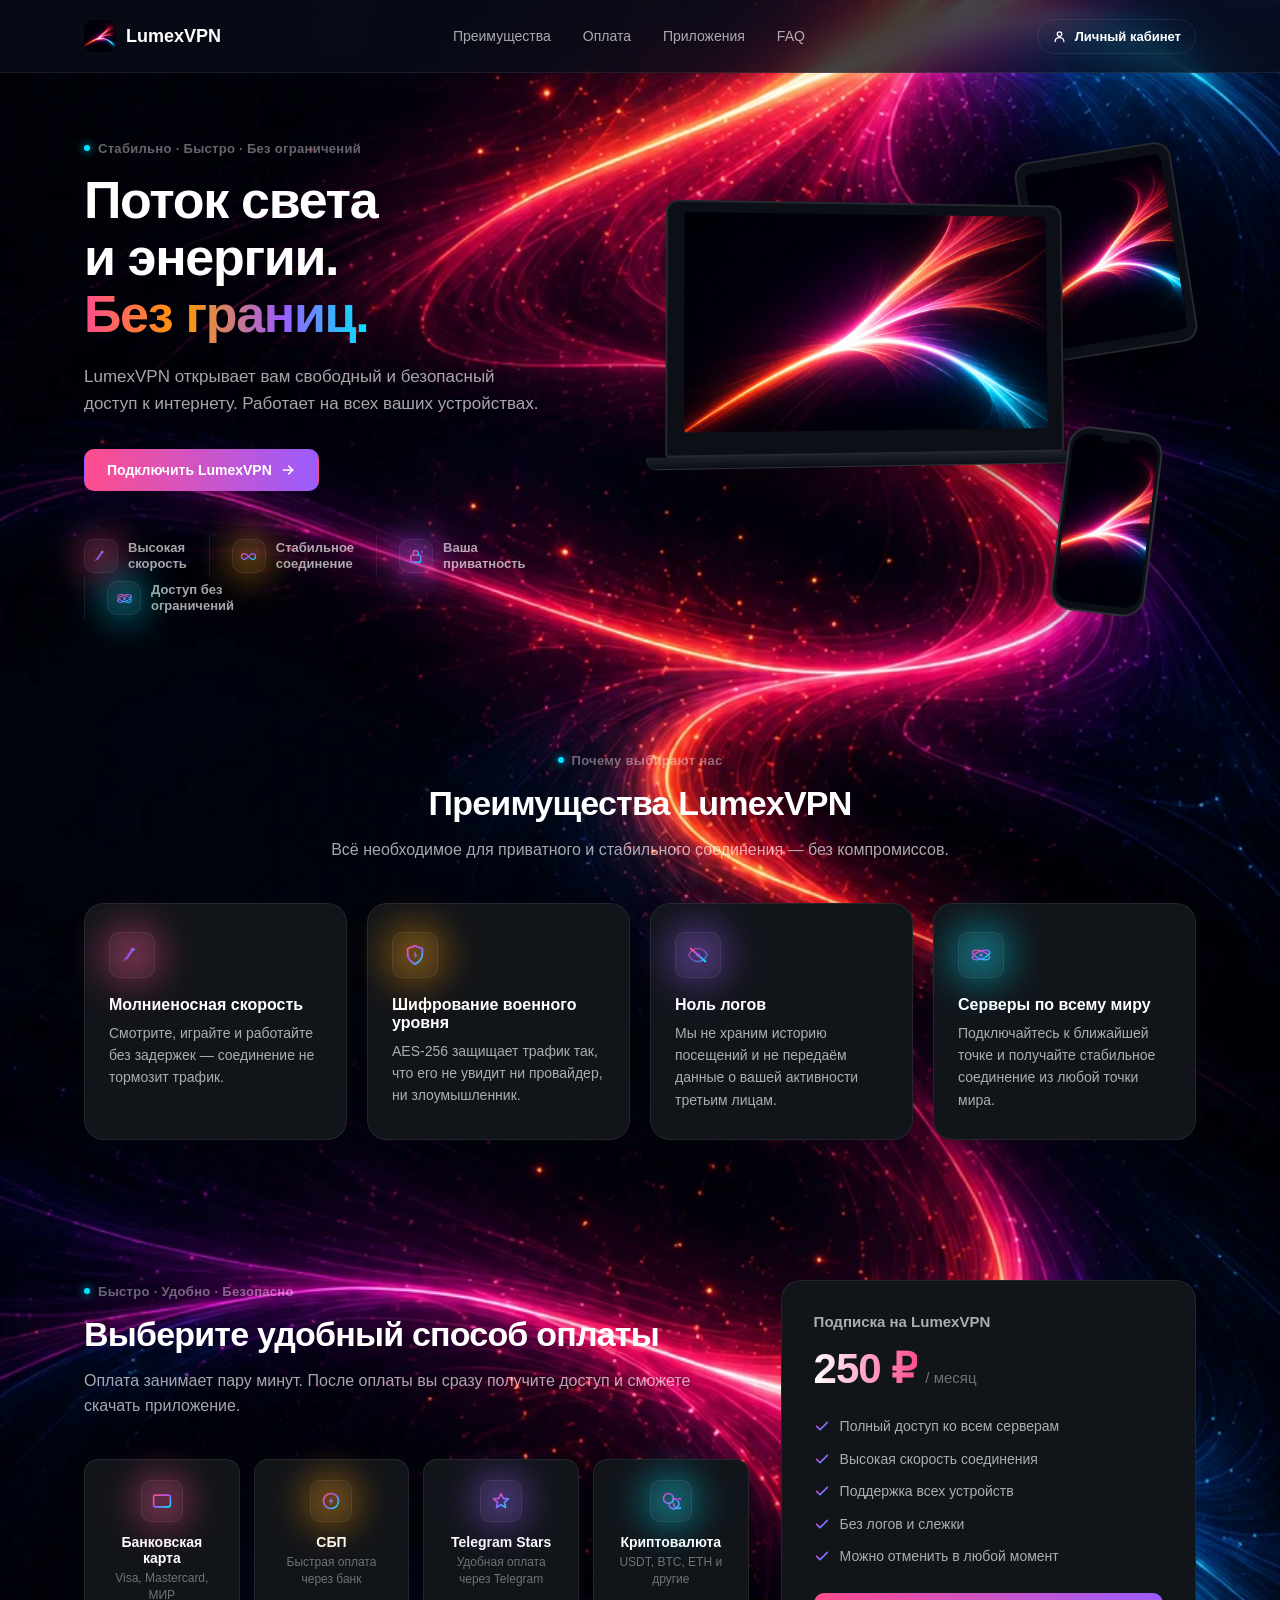
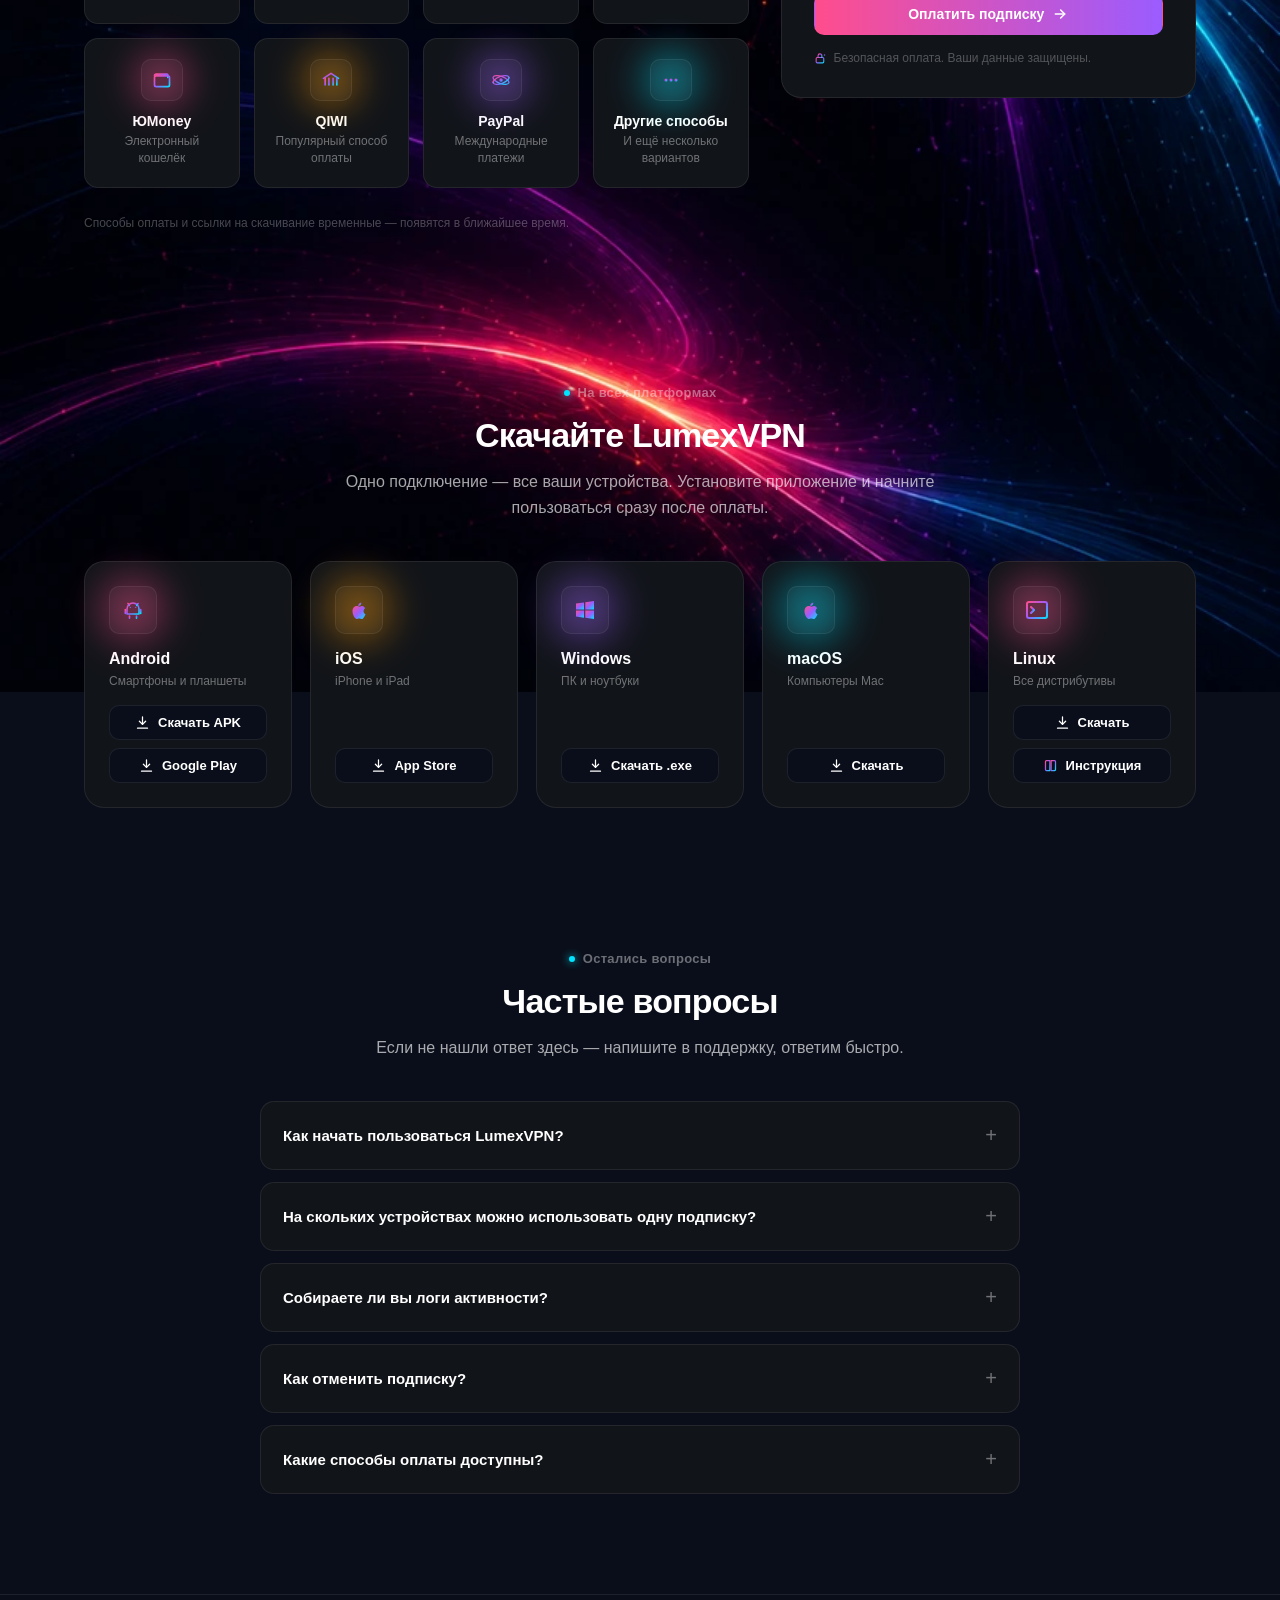
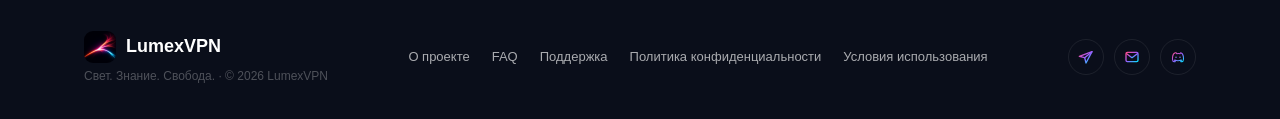
==== index.html @ feaa7d68 "Use the new flowing-light artwork as the site-wide background Add assets/bg-flow.webp (the winding n" ====
<!doctype html>
<html lang="ru">
<head>
<meta charset="UTF-8" />
<meta name="viewport" content="width=device-width, initial-scale=1" />
<title>LumexVPN — быстрый и безопасный VPN</title>
<meta name="description" content="LumexVPN — быстрый и безопасный VPN-клиент для Android, iOS, Windows, macOS и Linux. Шифрование военного уровня, ноль логов, подписка от 250 ₽/месяц." />
<meta name="theme-color" content="#0A0E1A" />
<meta property="og:title" content="LumexVPN — быстрый и безопасный VPN" />
<meta property="og:description" content="Поток света и энергии. Без границ." />
<meta property="og:image" content="/assets/icon.png" />
<meta property="og:type" content="website" />
<link rel="icon" href="/assets/icon.png" />
<link rel="apple-touch-icon" href="/assets/icon.png" />
<style>
  :root {
    --bg: #0A0E1A;
    --card: #111419;
    --card-hover: #161b24;
    --pink: #FF4D8D;
    --orange: #FF9A00;
    --purple: #9B5CFF;
    --cyan: #00E5FF;
    --text: #ffffff;
    --text-secondary: rgba(255,255,255,0.65);
    --text-muted: rgba(255,255,255,0.40);
    --text-faint: rgba(255,255,255,0.28);
    --divider: rgba(255,255,255,0.08);
    --radius-lg: 20px;
    --radius-md: 14px;
    --radius-sm: 10px;
    --max: 1160px;
  }
  * { box-sizing: border-box; }
  html { scroll-behavior: smooth; }
  body {
    margin: 0;
    background: var(--bg) url('/assets/bg-flow.webp') no-repeat center 22% fixed;
    background-size: cover;
    color: var(--text);
    font-family: -apple-system, BlinkMacSystemFont, "Segoe UI", Roboto, Inter, sans-serif;
    -webkit-font-smoothing: antialiased;
    overflow-x: hidden;
  }
  @media (max-width: 900px) {
    /* background-attachment: fixed is unreliable on mobile browsers */
    body { background-attachment: scroll; }
  }
  a { color: inherit; }
  img { max-width: 100%; display: block; }
  .wrap {
    max-width: var(--max);
    margin: 0 auto;
    padding: 0 24px;
  }
  section { position: relative; }

  .page {
    position: relative;
    z-index: 1;
  }

  /* ---------- Header ---------- */
  header {
    position: sticky;
    top: 0;
    z-index: 50;
    background: rgba(10,14,26,0.75);
    backdrop-filter: blur(14px);
    -webkit-backdrop-filter: blur(14px);
    border-bottom: 1px solid var(--divider);
  }
  .nav {
    display: flex;
    align-items: center;
    justify-content: space-between;
    height: 72px;
  }
  .brand {
    display: flex;
    align-items: center;
    gap: 10px;
    text-decoration: none;
    font-weight: 700;
    font-size: 18px;
  }
  .brand img {
    width: 32px;
    height: 32px;
    border-radius: 9px;
    object-fit: cover;
  }
  .nav-links {
    display: flex;
    align-items: center;
    gap: 32px;
  }
  .nav-links a {
    text-decoration: none;
    color: var(--text-secondary);
    font-size: 14px;
    font-weight: 500;
    transition: color 0.15s;
  }
  .nav-links a:hover { color: #fff; }
  .menu-toggle {
    display: none;
    background: none;
    border: 1px solid var(--divider);
    border-radius: var(--radius-sm);
    width: 40px;
    height: 40px;
    align-items: center;
    justify-content: center;
    color: #fff;
    cursor: pointer;
  }

  /* ---------- Buttons ---------- */
  .btn {
    display: inline-flex;
    align-items: center;
    justify-content: center;
    gap: 8px;
    text-decoration: none;
    font-weight: 600;
    font-size: 14px;
    padding: 12px 22px;
    border-radius: var(--radius-sm);
    border: 1px solid transparent;
    cursor: pointer;
    white-space: nowrap;
    transition: transform 0.15s ease, border-color 0.15s ease, background 0.15s ease, opacity 0.15s ease;
  }
  .btn:active { transform: scale(0.97); }
  .btn-primary {
    background: linear-gradient(90deg, var(--pink), var(--purple));
    color: #fff;
  }
  .btn-primary:hover { opacity: 0.9; }
  .btn-outline {
    background: transparent;
    border-color: var(--divider);
    color: #fff;
  }
  .btn-outline:hover { border-color: var(--pink); }
  .btn-pill { border-radius: 999px; }
  .btn-card {
    background: var(--bg);
    border-color: var(--divider);
    color: #fff;
    width: 100%;
  }
  .btn-card:hover { border-color: var(--purple); background: rgba(155,92,255,0.08); }
  .btn-sm { padding: 9px 14px; font-size: 13px; }
  .btn-block { width: 100%; }

  /* ---------- Section headers ---------- */
  .section-head {
    max-width: 620px;
    margin: 0 0 40px;
  }
  .section-head.centered { text-align: center; margin-left: auto; margin-right: auto; }
  .eyebrow-plain {
    display: inline-flex;
    align-items: center;
    gap: 8px;
    color: var(--text-muted);
    font-size: 13px;
    font-weight: 600;
    letter-spacing: 0.3px;
    margin-bottom: 16px;
  }
  .section-head.centered .eyebrow-plain { justify-content: center; }
  .dot {
    width: 6px;
    height: 6px;
    border-radius: 50%;
    background: var(--cyan);
    box-shadow: 0 0 8px var(--cyan);
    flex-shrink: 0;
  }
  .section-head h2 {
    font-size: 34px;
    font-weight: 800;
    letter-spacing: -0.8px;
    margin: 0 0 14px;
  }
  .section-head p {
    color: var(--text-secondary);
    font-size: 16px;
    line-height: 1.6;
    margin: 0;
  }

  /* ---------- Hero ---------- */
  .hero {
    padding: 64px 0 90px;
  }
  .hero-grid {
    display: grid;
    grid-template-columns: 1.05fr 1fr;
    gap: 32px;
    align-items: center;
  }
  .hero h1 {
    font-size: 52px;
    line-height: 1.1;
    font-weight: 800;
    letter-spacing: -1.3px;
    margin: 0 0 20px;
  }
  .hero h1 .grad {
    background: linear-gradient(90deg, var(--pink) 0%, var(--orange) 35%, var(--purple) 70%, var(--cyan) 100%);
    -webkit-background-clip: text;
    background-clip: text;
    color: transparent;
  }
  .hero p.lead {
    max-width: 460px;
    margin: 0 0 32px;
    color: var(--text-secondary);
    font-size: 17px;
    line-height: 1.6;
  }
  .hero-features {
    display: flex;
    flex-wrap: wrap;
    margin-top: 44px;
  }
  .hero-feature {
    display: flex;
    align-items: center;
    gap: 10px;
    padding: 4px 22px;
    border-left: 1px solid var(--divider);
  }
  .hero-feature:first-child { padding-left: 0; border-left: none; }
  .hero-feature-icon {
    width: 34px;
    height: 34px;
    border-radius: 10px;
    display: flex;
    align-items: center;
    justify-content: center;
    flex-shrink: 0;
  }
  .hero-feature-icon svg { width: 17px; height: 17px; position: relative; z-index: 1; }
  .hero-feature span {
    font-size: 13px;
    font-weight: 600;
    color: var(--text-secondary);
    line-height: 1.3;
  }

  /* ---------- Hero device mockups ---------- */
  .hero-devices {
    position: relative;
    height: 420px;
  }
  .device {
    position: absolute;
    background: #0c0f16;
    border: 2px solid rgba(255,255,255,0.10);
    box-shadow: 0 30px 70px -25px rgba(0,0,0,0.7);
  }
  .device-screen {
    position: absolute;
    background-image: url('/assets/icon.png');
    background-size: cover;
    background-repeat: no-repeat;
  }
  .device-laptop {
    width: 76%;
    height: 60%;
    left: 0;
    top: 8%;
    border-radius: 12px 12px 3px 3px;
    transform: perspective(1000px) rotateY(7deg) rotateX(2deg);
  }
  .device-laptop .device-screen {
    inset: 4% 4% 9% 4%;
    border-radius: 3px;
    background-position: 46% 56%;
  }
  .laptop-base {
    position: absolute;
    left: -5%;
    right: -5%;
    bottom: -14px;
    height: 12px;
    background: linear-gradient(180deg, #1b202b, #0c0f16);
    border-radius: 0 0 10px 10px;
    border: 1px solid rgba(255,255,255,0.08);
    border-top: none;
  }
  .device-tablet {
    width: 30%;
    height: 48%;
    right: 2%;
    top: -4%;
    border-radius: 16px;
    transform: rotate(-9deg);
  }
  .device-tablet .device-screen {
    inset: 5%;
    border-radius: 8px;
    background-position: 50% 52%;
  }
  .device-phone {
    width: 18%;
    height: 44%;
    right: 8%;
    bottom: -6%;
    border-radius: 22px;
    transform: rotate(7deg);
    border-color: rgba(255,255,255,0.14);
  }
  .device-phone .device-screen {
    inset: 3.5% 3%;
    border-radius: 16px;
    background-position: 50% 55%;
  }
  .device-notch {
    position: absolute;
    top: 3%;
    left: 50%;
    transform: translateX(-50%);
    width: 32%;
    height: 3%;
    min-height: 5px;
    background: #0c0f16;
    border-radius: 4px;
    z-index: 2;
  }

  /* ---------- Shared glowing icon badge ---------- */
  .feature-icon, .app-icon, .pay-icon, .hero-feature-icon {
    position: relative;
    isolation: isolate;
    background: rgba(255,255,255,0.04);
    border: 1px solid var(--divider);
  }
  .feature-icon::before, .app-icon::before, .pay-icon::before, .hero-feature-icon::before {
    content: '';
    position: absolute;
    inset: -60%;
    background: radial-gradient(circle, var(--accent, var(--purple)) 0%, transparent 70%);
    filter: blur(16px);
    opacity: 0.55;
    z-index: -1;
  }
  .i-pink { --accent: var(--pink); }
  .i-orange { --accent: var(--orange); }
  .i-purple { --accent: var(--purple); }
  .i-cyan { --accent: var(--cyan); }

  /* ---------- Features ---------- */
  .features { padding: 40px 0 100px; }
  .features-grid {
    display: grid;
    grid-template-columns: repeat(4, 1fr);
    gap: 20px;
  }
  .feature-card {
    background: var(--card);
    border: 1px solid var(--divider);
    border-radius: var(--radius-lg);
    padding: 28px 24px;
    transition: border-color 0.2s, transform 0.2s;
  }
  .feature-card:hover {
    border-color: rgba(255,255,255,0.16);
    transform: translateY(-3px);
  }
  .feature-icon {
    width: 46px;
    height: 46px;
    border-radius: var(--radius-sm);
    display: flex;
    align-items: center;
    justify-content: center;
    margin-bottom: 18px;
  }
  .feature-icon svg { width: 22px; height: 22px; position: relative; z-index: 1; }
  .feature-card h3 { font-size: 16px; font-weight: 700; margin: 0 0 8px; }
  .feature-card p { font-size: 14px; line-height: 1.6; color: var(--text-secondary); margin: 0; }

  /* ---------- Apps ---------- */
  .apps { padding: 40px 0 100px; }
  .apps-grid {
    display: grid;
    grid-template-columns: repeat(auto-fit, minmax(190px, 1fr));
    gap: 18px;
  }
  .app-card {
    background: var(--card);
    border: 1px solid var(--divider);
    border-radius: var(--radius-lg);
    padding: 24px;
    display: flex;
    flex-direction: column;
    gap: 16px;
    transition: border-color 0.2s, transform 0.2s;
  }
  .app-card:hover { border-color: rgba(255,255,255,0.16); transform: translateY(-3px); }
  .app-icon {
    width: 48px;
    height: 48px;
    border-radius: var(--radius-sm);
    display: flex;
    align-items: center;
    justify-content: center;
    flex-shrink: 0;
  }
  .app-icon svg { width: 24px; height: 24px; position: relative; z-index: 1; }
  .app-meta h3 { font-size: 16px; font-weight: 700; margin: 0 0 3px; }
  .app-meta span { font-size: 12px; color: var(--text-muted); }
  .app-actions { display: flex; flex-direction: column; gap: 8px; margin-top: auto; }

  /* ---------- Payment ---------- */
  .payment { padding: 40px 0 100px; }
  .payment-layout {
    display: grid;
    grid-template-columns: 1.6fr 1fr;
    gap: 32px;
    align-items: start;
  }
  .payment-methods-grid {
    display: grid;
    grid-template-columns: repeat(auto-fit, minmax(150px, 1fr));
    gap: 14px;
  }
  .pay-tile {
    background: var(--card);
    border: 1px solid var(--divider);
    border-radius: var(--radius-md);
    padding: 20px 16px;
    text-align: center;
    transition: border-color 0.2s, transform 0.2s;
  }
  .pay-tile:hover { border-color: rgba(255,255,255,0.16); transform: translateY(-3px); }
  .pay-icon {
    width: 42px;
    height: 42px;
    border-radius: var(--radius-sm);
    display: flex;
    align-items: center;
    justify-content: center;
    margin: 0 auto 12px;
  }
  .pay-icon svg { width: 20px; height: 20px; position: relative; z-index: 1; }
  .pay-tile h3 { font-size: 14px; font-weight: 700; margin: 0 0 4px; }
  .pay-tile p { font-size: 12px; color: var(--text-muted); margin: 0; line-height: 1.4; }

  .pricing-card {
    background: var(--card);
    border: 1px solid var(--divider);
    border-radius: var(--radius-lg);
    padding: 32px;
  }
  .pricing-card h3 { font-size: 15px; font-weight: 700; margin: 0 0 14px; color: var(--text-secondary); }
  .price-row { display: flex; align-items: baseline; gap: 8px; margin-bottom: 24px; }
  .price-value {
    font-size: 42px;
    font-weight: 800;
    letter-spacing: -1px;
    background: linear-gradient(90deg, #fff, var(--pink));
    -webkit-background-clip: text;
    background-clip: text;
    color: transparent;
  }
  .price-period { font-size: 15px; color: var(--text-muted); }
  .pricing-list {
    list-style: none;
    margin: 0 0 26px;
    padding: 0;
    display: flex;
    flex-direction: column;
    gap: 13px;
  }
  .pricing-list li {
    display: flex;
    align-items: flex-start;
    gap: 10px;
    font-size: 14px;
    color: var(--text-secondary);
    line-height: 1.4;
  }
  .pricing-list svg { width: 16px; height: 16px; flex-shrink: 0; margin-top: 1px; }
  .pricing-note {
    display: flex;
    align-items: center;
    gap: 7px;
    margin-top: 16px;
    color: var(--text-faint);
    font-size: 12px;
  }
  .pricing-note svg { width: 13px; height: 13px; flex-shrink: 0; }

  .payment-note {
    color: var(--text-faint);
    font-size: 12px;
    margin-top: 28px;
  }

  /* ---------- FAQ ---------- */
  .faq { padding: 40px 0 100px; }
  .faq-list { max-width: 760px; margin: 0 auto; display: flex; flex-direction: column; gap: 12px; }
  .faq-item {
    background: var(--card);
    border: 1px solid var(--divider);
    border-radius: var(--radius-md);
    padding: 4px 22px;
  }
  .faq-item summary {
    cursor: pointer;
    list-style: none;
    padding: 18px 0;
    font-size: 15px;
    font-weight: 600;
    display: flex;
    align-items: center;
    justify-content: space-between;
    gap: 12px;
  }
  .faq-item summary::-webkit-details-marker { display: none; }
  .faq-item summary::after {
    content: '+';
    font-size: 20px;
    font-weight: 400;
    color: var(--text-muted);
    flex-shrink: 0;
    transition: transform 0.2s;
  }
  .faq-item[open] summary::after { transform: rotate(45deg); }
  .faq-item p {
    margin: 0 0 20px;
    color: var(--text-secondary);
    font-size: 14px;
    line-height: 1.6;
  }

  /* ---------- Footer ---------- */
  footer { border-top: 1px solid var(--divider); padding: 36px 0; }
  .footer-row {
    display: flex;
    align-items: center;
    justify-content: space-between;
    flex-wrap: wrap;
    gap: 20px;
  }
  .footer-brand { display: flex; flex-direction: column; gap: 4px; }
  .footer-brand .brand { margin-bottom: 2px; }
  .footer-brand span.tagline { font-size: 12px; color: var(--text-faint); }
  .footer-links { display: flex; flex-wrap: wrap; gap: 22px; }
  .footer-links a {
    text-decoration: none;
    color: var(--text-secondary);
    font-size: 13px;
    transition: color 0.15s;
  }
  .footer-links a:hover { color: #fff; }
  .footer-social { display: flex; gap: 10px; }
  .footer-social a {
    width: 36px;
    height: 36px;
    border-radius: 999px;
    border: 1px solid var(--divider);
    display: flex;
    align-items: center;
    justify-content: center;
    text-decoration: none;
    color: var(--text-secondary);
    transition: border-color 0.15s, color 0.15s;
  }
  .footer-social a:hover { border-color: var(--pink); color: #fff; }
  .footer-social svg { width: 16px; height: 16px; }

  /* ---------- Responsive ---------- */
  @media (max-width: 980px) {
    .hero-grid { grid-template-columns: 1fr; }
    .hero-devices { display: none; }
    .payment-layout { grid-template-columns: 1fr; }
    .features-grid { grid-template-columns: repeat(2, 1fr); }
  }
  @media (max-width: 640px) {
    .nav-links { display: none; }
    .menu-toggle { display: flex; }
    .hero { padding: 40px 0 56px; }
    .hero h1 { font-size: 36px; letter-spacing: -1px; }
    .hero p.lead { font-size: 16px; }
    .hero-feature { padding: 4px 14px; }
    .features-grid { grid-template-columns: 1fr; }
    .section-head h2 { font-size: 26px; }
    .footer-row { flex-direction: column; align-items: flex-start; }
  }
</style>
</head>
<body>

<!-- Icon sprite — line art in the brand streak gradient (pink → purple → cyan) -->
<!-- Hidden via zero size + overflow, not display:none — some browsers won't render <use> against a display:none source -->
<svg aria-hidden="true" style="position:absolute;width:0;height:0;overflow:hidden;">
  <defs>
    <linearGradient id="iconGrad" x1="0%" y1="0%" x2="100%" y2="100%">
      <stop offset="0%" stop-color="#FF4D8D"/>
      <stop offset="50%" stop-color="#9B5CFF"/>
      <stop offset="100%" stop-color="#00E5FF"/>
    </linearGradient>
  </defs>
  <!-- shield with an energy-streak core -->
  <symbol id="i-shield" viewBox="0 0 24 24" fill="none" stroke="url(#iconGrad)" stroke-width="2" stroke-linecap="round" stroke-linejoin="round">
    <path d="M12 2 4 5v6c0 5 3.4 8.7 8 11 4.6-2.3 8-6 8-11V5l-8-3Z"/>
    <path d="M13 8 10 12.2h2.4L11 16l4-4.4h-2.2L13 8Z" fill="url(#iconGrad)" stroke="none"/>
  </symbol>
  <!-- twin light-streaks converging to a bright point, echoing the logo -->
  <symbol id="i-streak" viewBox="0 0 24 24" fill="none" stroke="url(#iconGrad)" stroke-width="1.8" stroke-linecap="round" stroke-linejoin="round">
    <path d="M3 18C7 14 9 10 12 5" opacity="0.5"/>
    <path d="M6 16C9 12.5 10.5 9.5 13 6"/>
    <circle cx="13.2" cy="5.7" r="1.7" fill="url(#iconGrad)" stroke="none"/>
  </symbol>
  <!-- eye with a spark iris, slashed for "no visibility into your traffic" -->
  <symbol id="i-no-trace" viewBox="0 0 24 24" fill="none" stroke="url(#iconGrad)" stroke-width="1.6" stroke-linecap="round" stroke-linejoin="round">
    <path d="M2 12c1.8-4 5.6-7 10-7s8.2 3 10 7c-1.8 4-5.6 7-10 7S3.8 16 2 12Z" opacity="0.6"/>
    <circle cx="12" cy="12" r="1.8" fill="url(#iconGrad)" stroke="none"/>
    <path d="M4 5 20 19" stroke-width="2.2"/>
  </symbol>
  <!-- orbiting server mesh instead of a flat globe -->
  <symbol id="i-mesh" viewBox="0 0 24 24" fill="none" stroke="url(#iconGrad)" stroke-width="1.5" stroke-linecap="round" stroke-linejoin="round">
    <ellipse cx="12" cy="12" rx="10" ry="4.2" transform="rotate(20 12 12)"/>
    <ellipse cx="12" cy="12" rx="10" ry="4.2" transform="rotate(-20 12 12)"/>
    <circle cx="12" cy="12" r="2" fill="url(#iconGrad)" stroke="none"/>
    <circle cx="21.3" cy="9.2" r="1.1" fill="url(#iconGrad)" stroke="none"/>
    <circle cx="2.7" cy="14.8" r="1.1" fill="url(#iconGrad)" stroke="none"/>
  </symbol>
  <!-- padlock with a spark of energy -->
  <symbol id="i-lock" viewBox="0 0 24 24" fill="none" stroke="url(#iconGrad)" stroke-width="2" stroke-linecap="round" stroke-linejoin="round">
    <rect x="4" y="10" width="14" height="10" rx="2"/>
    <path d="M7.5 10V7a3.5 3.5 0 0 1 7 0v3"/>
    <path d="M19.5 3.2 20.1 5l1.7.5-1.7.5-.6 1.8-.6-1.8L17.2 5.5l1.7-.5Z" fill="url(#iconGrad)" stroke="none"/>
  </symbol>
  <!-- two loops crossing, for "always-on / stable" -->
  <symbol id="i-infinity" viewBox="0 0 24 24" fill="none" stroke="url(#iconGrad)" stroke-width="1.8" stroke-linecap="round" stroke-linejoin="round">
    <path d="M2 12c0-2.2 1.8-4 4-4 2.5 0 3.7 1.8 6 4 2.3 2.2 3.5 4 6 4 2.2 0 4-1.8 4-4s-1.8-4-4-4c-2.5 0-3.7 1.8-6 4-2.3 2.2-3.5 4-6 4-2.2 0-4-1.8-4-4Z"/>
  </symbol>
  <symbol id="i-smartphone" viewBox="0 0 24 24" fill="none" stroke="url(#iconGrad)" stroke-width="2" stroke-linecap="round" stroke-linejoin="round">
    <rect x="6" y="2" width="12" height="20" rx="2.5"/>
    <path d="M11 18h2"/>
    <circle cx="18.4" cy="4.2" r="1" fill="url(#iconGrad)" stroke="none"/>
  </symbol>
  <symbol id="i-monitor" viewBox="0 0 24 24" fill="none" stroke="url(#iconGrad)" stroke-width="2" stroke-linecap="round" stroke-linejoin="round">
    <rect x="2" y="4" width="20" height="13" rx="2"/>
    <path d="M8 21h8"/>
    <path d="M12 17v4"/>
    <circle cx="19.4" cy="6.6" r="1" fill="url(#iconGrad)" stroke="none"/>
  </symbol>
  <symbol id="i-terminal" viewBox="0 0 24 24" fill="none" stroke="url(#iconGrad)" stroke-width="2" stroke-linecap="round" stroke-linejoin="round">
    <rect x="2" y="4" width="20" height="16" rx="2"/>
    <path d="m6 9 3 3-3 3"/>
    <path d="M12 15h6"/>
  </symbol>
  <!-- simplified platform glyphs, for compatibility badges only (not brand marks) -->
  <symbol id="i-android" viewBox="0 0 24 24" fill="none" stroke="url(#iconGrad)" stroke-width="1.6" stroke-linecap="round" stroke-linejoin="round">
    <path d="M6 11a6 6 0 0 1 12 0v5H6v-5Z"/>
    <path d="M7 5.5 8.3 7.3M17 5.5l-1.3 1.8"/>
    <path d="M4.3 11.5v4M19.7 11.5v4"/>
    <path d="M8.5 18v2.3M15.5 18v2.3"/>
    <circle cx="9.3" cy="9.3" r="0.6" fill="url(#iconGrad)" stroke="none"/>
    <circle cx="14.7" cy="9.3" r="0.6" fill="url(#iconGrad)" stroke="none"/>
  </symbol>
  <symbol id="i-apple" viewBox="0 0 24 24" fill="url(#iconGrad)" stroke="none">
    <path d="M15.5 8.1c-.9 0-2.1.6-2.8.6-.7 0-1.7-.6-2.8-.6-2.2 0-4.4 1.8-4.4 5.2 0 3.6 2.5 7.8 4.3 7.8.8 0 1.2-.5 2.4-.5s1.5.5 2.4.5c1.7 0 3.2-3.1 3.9-4.9-2.4-1-2.7-4.6-.3-6-.9-1.3-2.3-2.1-2.7-2.1Z"/>
    <path d="M13.6 6.8c.4-.6.8-1.5.6-2.4-.8.1-1.7.6-2.2 1.3-.4.5-.8 1.4-.6 2.2.9.1 1.8-.5 2.2-1.1Z"/>
  </symbol>
  <symbol id="i-windows" viewBox="0 0 24 24" fill="url(#iconGrad)" stroke="none">
    <path d="M3 5.5 11 4.4V11.6H3V5.5Z"/>
    <path d="M12.3 4.2 21 3v8.6h-8.7V4.2Z"/>
    <path d="M3 12.6h8v7.1L3 18.6v-6Z"/>
    <path d="M12.3 12.6H21V21l-8.7-1.2v-7.2Z"/>
  </symbol>
  <symbol id="i-book" viewBox="0 0 24 24" fill="none" stroke="url(#iconGrad)" stroke-width="2" stroke-linecap="round" stroke-linejoin="round">
    <path d="M4 5.5C4 4.7 4.7 4 5.5 4H11v16H5.5A1.5 1.5 0 0 1 4 18.5v-13Z"/>
    <path d="M20 5.5c0-.8-.7-1.5-1.5-1.5H13v16h5.5c.8 0 1.5-.7 1.5-1.5v-13Z"/>
  </symbol>
  <!-- kept as currentColor: these sit on solid/gradient buttons, so they need to match the button's text color rather than the brand gradient -->
  <symbol id="i-download" viewBox="0 0 24 24" fill="none" stroke="currentColor" stroke-width="2" stroke-linecap="round" stroke-linejoin="round">
    <path d="M12 3v12"/>
    <path d="m7 10 5 5 5-5"/>
    <path d="M4 21h16"/>
  </symbol>
  <symbol id="i-arrow" viewBox="0 0 24 24" fill="none" stroke="currentColor" stroke-width="2.3" stroke-linecap="round" stroke-linejoin="round">
    <path d="M5 12h14"/>
    <path d="m13 6 6 6-6 6"/>
  </symbol>
  <symbol id="i-user" viewBox="0 0 24 24" fill="none" stroke="currentColor" stroke-width="2" stroke-linecap="round" stroke-linejoin="round">
    <circle cx="12" cy="8" r="3.6"/>
    <path d="M5 20c0-3.6 3-6.2 7-6.2s7 2.6 7 6.2"/>
  </symbol>
  <symbol id="i-card" viewBox="0 0 24 24" fill="none" stroke="url(#iconGrad)" stroke-width="2" stroke-linecap="round" stroke-linejoin="round">
    <rect x="2" y="5" width="20" height="14" rx="2.5"/>
    <path d="M2 10h20"/>
    <path d="M6 15h4"/>
  </symbol>
  <symbol id="i-bolt" viewBox="0 0 24 24" fill="none" stroke="url(#iconGrad)" stroke-width="2" stroke-linecap="round" stroke-linejoin="round">
    <circle cx="12" cy="12" r="9"/>
    <path d="M13 7 9 13h3l-1 4 4-6h-3l1-4Z" fill="url(#iconGrad)" stroke="none"/>
  </symbol>
  <symbol id="i-wallet" viewBox="0 0 24 24" fill="none" stroke="url(#iconGrad)" stroke-width="2" stroke-linecap="round" stroke-linejoin="round">
    <path d="M3 7a2 2 0 0 1 2-2h13a1 1 0 0 1 1 1v3"/>
    <rect x="3" y="7" width="18" height="13" rx="2"/>
    <path d="M16 13.5h2.5"/>
  </symbol>
  <symbol id="i-coins" viewBox="0 0 24 24" fill="none" stroke="url(#iconGrad)" stroke-width="2" stroke-linecap="round" stroke-linejoin="round">
    <circle cx="9" cy="9" r="6"/>
    <path d="M14.5 9.5A6 6 0 1 1 9.5 14.5"/>
    <path d="M15 15a6 6 0 1 0 6-6"/>
  </symbol>
  <symbol id="i-star" viewBox="0 0 24 24" fill="none" stroke="url(#iconGrad)" stroke-width="2" stroke-linecap="round" stroke-linejoin="round">
    <path d="m12 3 2.6 5.8 6.2.6-4.7 4.2 1.4 6.2-5.5-3.3-5.5 3.3 1.4-6.2-4.7-4.2 6.2-.6L12 3Z"/>
  </symbol>
  <symbol id="i-bank" viewBox="0 0 24 24" fill="none" stroke="url(#iconGrad)" stroke-width="2" stroke-linecap="round" stroke-linejoin="round">
    <path d="M3 10 12 4l9 6"/>
    <path d="M5 10v8M9.5 10v8M14.5 10v8M19 10v8"/>
    <path d="M3 20h18"/>
  </symbol>
  <symbol id="i-dots" viewBox="0 0 24 24" fill="url(#iconGrad)" stroke="none">
    <circle cx="6" cy="12" r="1.8"/>
    <circle cx="12" cy="12" r="1.8"/>
    <circle cx="18" cy="12" r="1.8"/>
  </symbol>
  <symbol id="i-check" viewBox="0 0 24 24" fill="none" stroke="url(#iconGrad)" stroke-width="2.4" stroke-linecap="round" stroke-linejoin="round">
    <path d="M4 12.5 9 17.5 20 6.5"/>
  </symbol>
  <symbol id="i-telegram" viewBox="0 0 24 24" fill="none" stroke="url(#iconGrad)" stroke-width="2" stroke-linecap="round" stroke-linejoin="round">
    <path d="m21 4-9 17-2-8-8-2 19-7Z"/>
    <path d="M10 13 21 4"/>
  </symbol>
  <symbol id="i-mail" viewBox="0 0 24 24" fill="none" stroke="url(#iconGrad)" stroke-width="2" stroke-linecap="round" stroke-linejoin="round">
    <rect x="3" y="5" width="18" height="14" rx="2"/>
    <path d="m4 7 8 6 8-6"/>
  </symbol>
  <symbol id="i-discord" viewBox="0 0 24 24" fill="none" stroke="url(#iconGrad)" stroke-width="1.6" stroke-linecap="round" stroke-linejoin="round">
    <path d="M8 5.5C6 6 4.5 8 4 11c-.6 3-.4 5.5.5 7.2 1 .4 2 .7 3 .8l.7-1.4c-.5-.2-1-.4-1.5-.7.2-.1.4-.3.6-.4 3 1.4 6.4 1.4 9.4 0 .2.1.4.3.6.4-.5.3-1 .5-1.5.7l.7 1.4c1-.1 2-.4 3-.8.9-2 1-4.5.5-7.2-.5-3-2-5-4-5.5-.3.5-.6 1-.8 1.5a13 13 0 0 0-5.2 0c-.2-.5-.5-1-.8-1.5Z"/>
    <circle cx="9" cy="12.5" r="1.1" fill="url(#iconGrad)" stroke="none"/>
    <circle cx="15" cy="12.5" r="1.1" fill="url(#iconGrad)" stroke="none"/>
  </symbol>
</svg>

<div class="page">
<header>
  <div class="wrap nav">
    <a class="brand" href="/">
      <img src="/assets/icon.png" alt="LumexVPN" />
      <span>LumexVPN</span>
    </a>
    <nav class="nav-links">
      <a href="#features">Преимущества</a>
      <a href="#payment">Оплата</a>
      <a href="#apps">Приложения</a>
      <a href="#faq">FAQ</a>
    </nav>
    <a class="btn btn-outline btn-pill btn-sm" href="#" aria-disabled="true"><svg width="15" height="15"><use href="#i-user"/></svg> Личный кабинет</a>
  </div>
</header>

<main>

  <!-- Hero -->
  <section class="hero">
    <div class="wrap">
      <div class="hero-grid">
        <div>
          <div class="eyebrow-plain"><span class="dot"></span> Стабильно · Быстро · Без ограничений</div>
          <h1>Поток света<br />и энергии.<br /><span class="grad">Без границ.</span></h1>
          <p class="lead">LumexVPN открывает вам свободный и безопасный доступ к интернету. Работает на всех ваших устройствах.</p>
          <a class="btn btn-primary" href="#apps">Подключить LumexVPN <svg width="16" height="16"><use href="#i-arrow"/></svg></a>

          <div class="hero-features">
            <div class="hero-feature">
              <div class="hero-feature-icon i-pink"><svg><use href="#i-streak"/></svg></div>
              <span>Высокая<br />скорость</span>
            </div>
            <div class="hero-feature">
              <div class="hero-feature-icon i-orange"><svg><use href="#i-infinity"/></svg></div>
              <span>Стабильное<br />соединение</span>
            </div>
            <div class="hero-feature">
              <div class="hero-feature-icon i-purple"><svg><use href="#i-lock"/></svg></div>
              <span>Ваша<br />приватность</span>
            </div>
            <div class="hero-feature">
              <div class="hero-feature-icon i-cyan"><svg><use href="#i-mesh"/></svg></div>
              <span>Доступ без<br />ограничений</span>
            </div>
          </div>
        </div>

        <div class="hero-devices" aria-hidden="true">
          <div class="device device-tablet">
            <div class="device-screen"></div>
          </div>
          <div class="device device-laptop">
            <div class="device-screen"></div>
            <div class="laptop-base"></div>
          </div>
          <div class="device device-phone">
            <div class="device-notch"></div>
            <div class="device-screen"></div>
          </div>
        </div>
      </div>
    </div>
  </section>

  <!-- Features -->
  <section class="features" id="features">
    <div class="wrap">
      <div class="section-head centered">
        <div class="eyebrow-plain"><span class="dot"></span> Почему выбирают нас</div>
        <h2>Преимущества LumexVPN</h2>
        <p>Всё необходимое для приватного и стабильного соединения — без компромиссов.</p>
      </div>
      <div class="features-grid">
        <div class="feature-card">
          <div class="feature-icon i-pink"><svg><use href="#i-streak"/></svg></div>
          <h3>Молниеносная скорость</h3>
          <p>Смотрите, играйте и работайте без задержек — соединение не тормозит трафик.</p>
        </div>
        <div class="feature-card">
          <div class="feature-icon i-orange"><svg><use href="#i-shield"/></svg></div>
          <h3>Шифрование военного уровня</h3>
          <p>AES-256 защищает трафик так, что его не увидит ни провайдер, ни злоумышленник.</p>
        </div>
        <div class="feature-card">
          <div class="feature-icon i-purple"><svg><use href="#i-no-trace"/></svg></div>
          <h3>Ноль логов</h3>
          <p>Мы не храним историю посещений и не передаём данные о вашей активности третьим лицам.</p>
        </div>
        <div class="feature-card">
          <div class="feature-icon i-cyan"><svg><use href="#i-mesh"/></svg></div>
          <h3>Серверы по всему миру</h3>
          <p>Подключайтесь к ближайшей точке и получайте стабильное соединение из любой точки мира.</p>
        </div>
      </div>
    </div>
  </section>

  <!-- Payment -->
  <section class="payment" id="payment">
    <div class="wrap">
      <div class="payment-layout">
        <div>
          <div class="section-head">
            <div class="eyebrow-plain"><span class="dot"></span> Быстро · Удобно · Безопасно</div>
            <h2>Выберите удобный способ оплаты</h2>
            <p>Оплата занимает пару минут. После оплаты вы сразу получите доступ и сможете скачать приложение.</p>
          </div>
          <div class="payment-methods-grid">
            <div class="pay-tile">
              <div class="pay-icon i-pink"><svg><use href="#i-card"/></svg></div>
              <h3>Банковская карта</h3>
              <p>Visa, Mastercard, МИР</p>
            </div>
            <div class="pay-tile">
              <div class="pay-icon i-orange"><svg><use href="#i-bolt"/></svg></div>
              <h3>СБП</h3>
              <p>Быстрая оплата через банк</p>
            </div>
            <div class="pay-tile">
              <div class="pay-icon i-purple"><svg><use href="#i-star"/></svg></div>
              <h3>Telegram Stars</h3>
              <p>Удобная оплата через Telegram</p>
            </div>
            <div class="pay-tile">
              <div class="pay-icon i-cyan"><svg><use href="#i-coins"/></svg></div>
              <h3>Криптовалюта</h3>
              <p>USDT, BTC, ETH и другие</p>
            </div>
            <div class="pay-tile">
              <div class="pay-icon i-pink"><svg><use href="#i-wallet"/></svg></div>
              <h3>ЮMoney</h3>
              <p>Электронный кошелёк</p>
            </div>
            <div class="pay-tile">
              <div class="pay-icon i-orange"><svg><use href="#i-bank"/></svg></div>
              <h3>QIWI</h3>
              <p>Популярный способ оплаты</p>
            </div>
            <div class="pay-tile">
              <div class="pay-icon i-purple"><svg><use href="#i-mesh"/></svg></div>
              <h3>PayPal</h3>
              <p>Международные платежи</p>
            </div>
            <div class="pay-tile">
              <div class="pay-icon i-cyan"><svg><use href="#i-dots"/></svg></div>
              <h3>Другие способы</h3>
              <p>И ещё несколько вариантов</p>
            </div>
          </div>
          <p class="payment-note">Способы оплаты и ссылки на скачивание временные — появятся в ближайшее время.</p>
        </div>

        <div class="pricing-card">
          <h3>Подписка на LumexVPN</h3>
          <div class="price-row">
            <span class="price-value">250 ₽</span>
            <span class="price-period">/ месяц</span>
          </div>
          <ul class="pricing-list">
            <li><svg><use href="#i-check"/></svg> Полный доступ ко всем серверам</li>
            <li><svg><use href="#i-check"/></svg> Высокая скорость соединения</li>
            <li><svg><use href="#i-check"/></svg> Поддержка всех устройств</li>
            <li><svg><use href="#i-check"/></svg> Без логов и слежки</li>
            <li><svg><use href="#i-check"/></svg> Можно отменить в любой момент</li>
          </ul>
          <a class="btn btn-primary btn-block" href="#" aria-disabled="true">Оплатить подписку <svg width="16" height="16"><use href="#i-arrow"/></svg></a>
          <div class="pricing-note"><svg><use href="#i-lock"/></svg> Безопасная оплата. Ваши данные защищены.</div>
        </div>
      </div>
    </div>
  </section>

  <!-- Apps -->
  <section class="apps" id="apps">
    <div class="wrap">
      <div class="section-head centered">
        <div class="eyebrow-plain"><span class="dot"></span> На всех платформах</div>
        <h2>Скачайте LumexVPN</h2>
        <p>Одно подключение — все ваши устройства. Установите приложение и начните пользоваться сразу после оплаты.</p>
      </div>
      <div class="apps-grid">

        <div class="app-card">
          <div class="app-icon i-pink"><svg><use href="#i-android"/></svg></div>
          <div class="app-meta">
            <h3>Android</h3>
            <span>Смартфоны и планшеты</span>
          </div>
          <div class="app-actions">
            <a class="btn btn-card btn-sm" href="#" aria-disabled="true"><svg width="15" height="15"><use href="#i-download"/></svg> Скачать APK</a>
            <a class="btn btn-card btn-sm" href="#" aria-disabled="true"><svg width="15" height="15"><use href="#i-download"/></svg> Google Play</a>
          </div>
        </div>

        <div class="app-card">
          <div class="app-icon i-orange"><svg><use href="#i-apple"/></svg></div>
          <div class="app-meta">
            <h3>iOS</h3>
            <span>iPhone и iPad</span>
          </div>
          <div class="app-actions">
            <a class="btn btn-card btn-sm" href="#" aria-disabled="true"><svg width="15" height="15"><use href="#i-download"/></svg> App Store</a>
          </div>
        </div>

        <div class="app-card">
          <div class="app-icon i-purple"><svg><use href="#i-windows"/></svg></div>
          <div class="app-meta">
            <h3>Windows</h3>
            <span>ПК и ноутбуки</span>
          </div>
          <div class="app-actions">
            <a class="btn btn-card btn-sm" href="#" aria-disabled="true"><svg width="15" height="15"><use href="#i-download"/></svg> Скачать .exe</a>
          </div>
        </div>

        <div class="app-card">
          <div class="app-icon i-cyan"><svg><use href="#i-apple"/></svg></div>
          <div class="app-meta">
            <h3>macOS</h3>
            <span>Компьютеры Mac</span>
          </div>
          <div class="app-actions">
            <a class="btn btn-card btn-sm" href="#" aria-disabled="true"><svg width="15" height="15"><use href="#i-download"/></svg> Скачать</a>
          </div>
        </div>

        <div class="app-card">
          <div class="app-icon i-pink"><svg><use href="#i-terminal"/></svg></div>
          <div class="app-meta">
            <h3>Linux</h3>
            <span>Все дистрибутивы</span>
          </div>
          <div class="app-actions">
            <a class="btn btn-card btn-sm" href="#" aria-disabled="true"><svg width="15" height="15"><use href="#i-download"/></svg> Скачать</a>
            <a class="btn btn-card btn-sm" href="#" aria-disabled="true"><svg width="15" height="15"><use href="#i-book"/></svg> Инструкция</a>
          </div>
        </div>

      </div>
    </div>
  </section>

  <!-- FAQ -->
  <section class="faq" id="faq">
    <div class="wrap">
      <div class="section-head centered">
        <div class="eyebrow-plain"><span class="dot"></span> Остались вопросы</div>
        <h2>Частые вопросы</h2>
        <p>Если не нашли ответ здесь — напишите в поддержку, ответим быстро.</p>
      </div>
      <div class="faq-list">
        <details class="faq-item">
          <summary>Как начать пользоваться LumexVPN?</summary>
          <p>Выберите способ оплаты, оформите подписку и скачайте приложение для своего устройства — доступ откроется сразу после оплаты.</p>
        </details>
        <details class="faq-item">
          <summary>На скольких устройствах можно использовать одну подписку?</summary>
          <p>Одна подписка LumexVPN работает на всех ваших устройствах — телефоне, компьютере и планшете — одновременно.</p>
        </details>
        <details class="faq-item">
          <summary>Собираете ли вы логи активности?</summary>
          <p>Нет. Мы не храним историю посещённых сайтов и не передаём данные о вашей активности третьим лицам.</p>
        </details>
        <details class="faq-item">
          <summary>Как отменить подписку?</summary>
          <p>Подписку можно отменить в любой момент в личном кабинете — доступ сохранится до конца оплаченного периода.</p>
        </details>
        <details class="faq-item">
          <summary>Какие способы оплаты доступны?</summary>
          <p>Банковские карты, СБП, Telegram Stars, криптовалюта, ЮMoney, QIWI, PayPal и ещё несколько вариантов — подробнее в разделе «Оплата».</p>
        </details>
      </div>
    </div>
  </section>

</main>

<footer>
  <div class="wrap footer-row">
    <div class="footer-brand">
      <a class="brand" href="/">
        <img src="/assets/icon.png" alt="LumexVPN" />
        <span>LumexVPN</span>
      </a>
      <span class="tagline">Свет. Знание. Свобода. · © 2026 LumexVPN</span>
    </div>
    <nav class="footer-links">
      <a href="/">О проекте</a>
      <a href="#faq">FAQ</a>
      <a href="https://t.me/lumexconnect_bot">Поддержка</a>
      <a href="/privacy/">Политика конфиденциальности</a>
      <a href="#" aria-disabled="true">Условия использования</a>
    </nav>
    <div class="footer-social">
      <a href="https://t.me/lumexconnect_bot" aria-label="Telegram"><svg><use href="#i-telegram"/></svg></a>
      <a href="mailto:support@lumexvpn.com" aria-label="Email"><svg><use href="#i-mail"/></svg></a>
      <a href="#" aria-disabled="true" aria-label="Discord"><svg><use href="#i-discord"/></svg></a>
    </div>
  </div>
</footer>
</div>


</body>
</html>
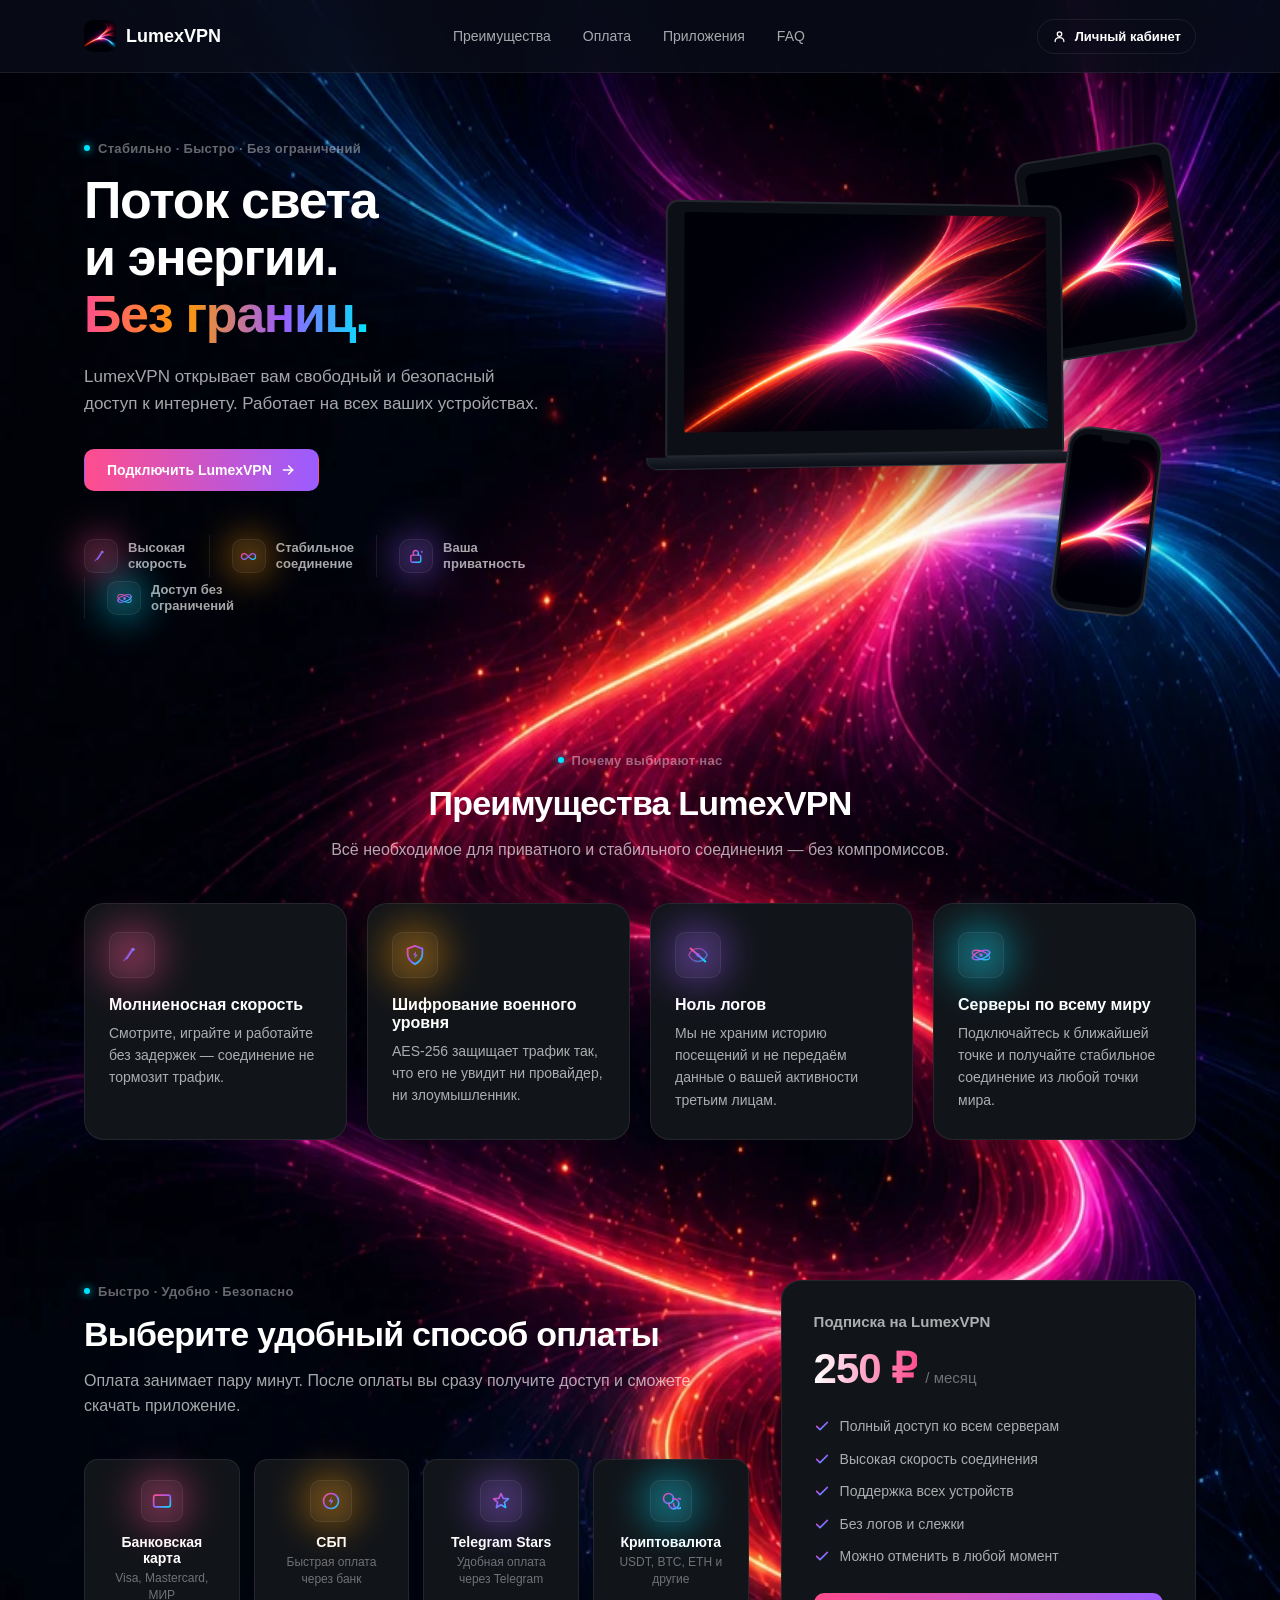
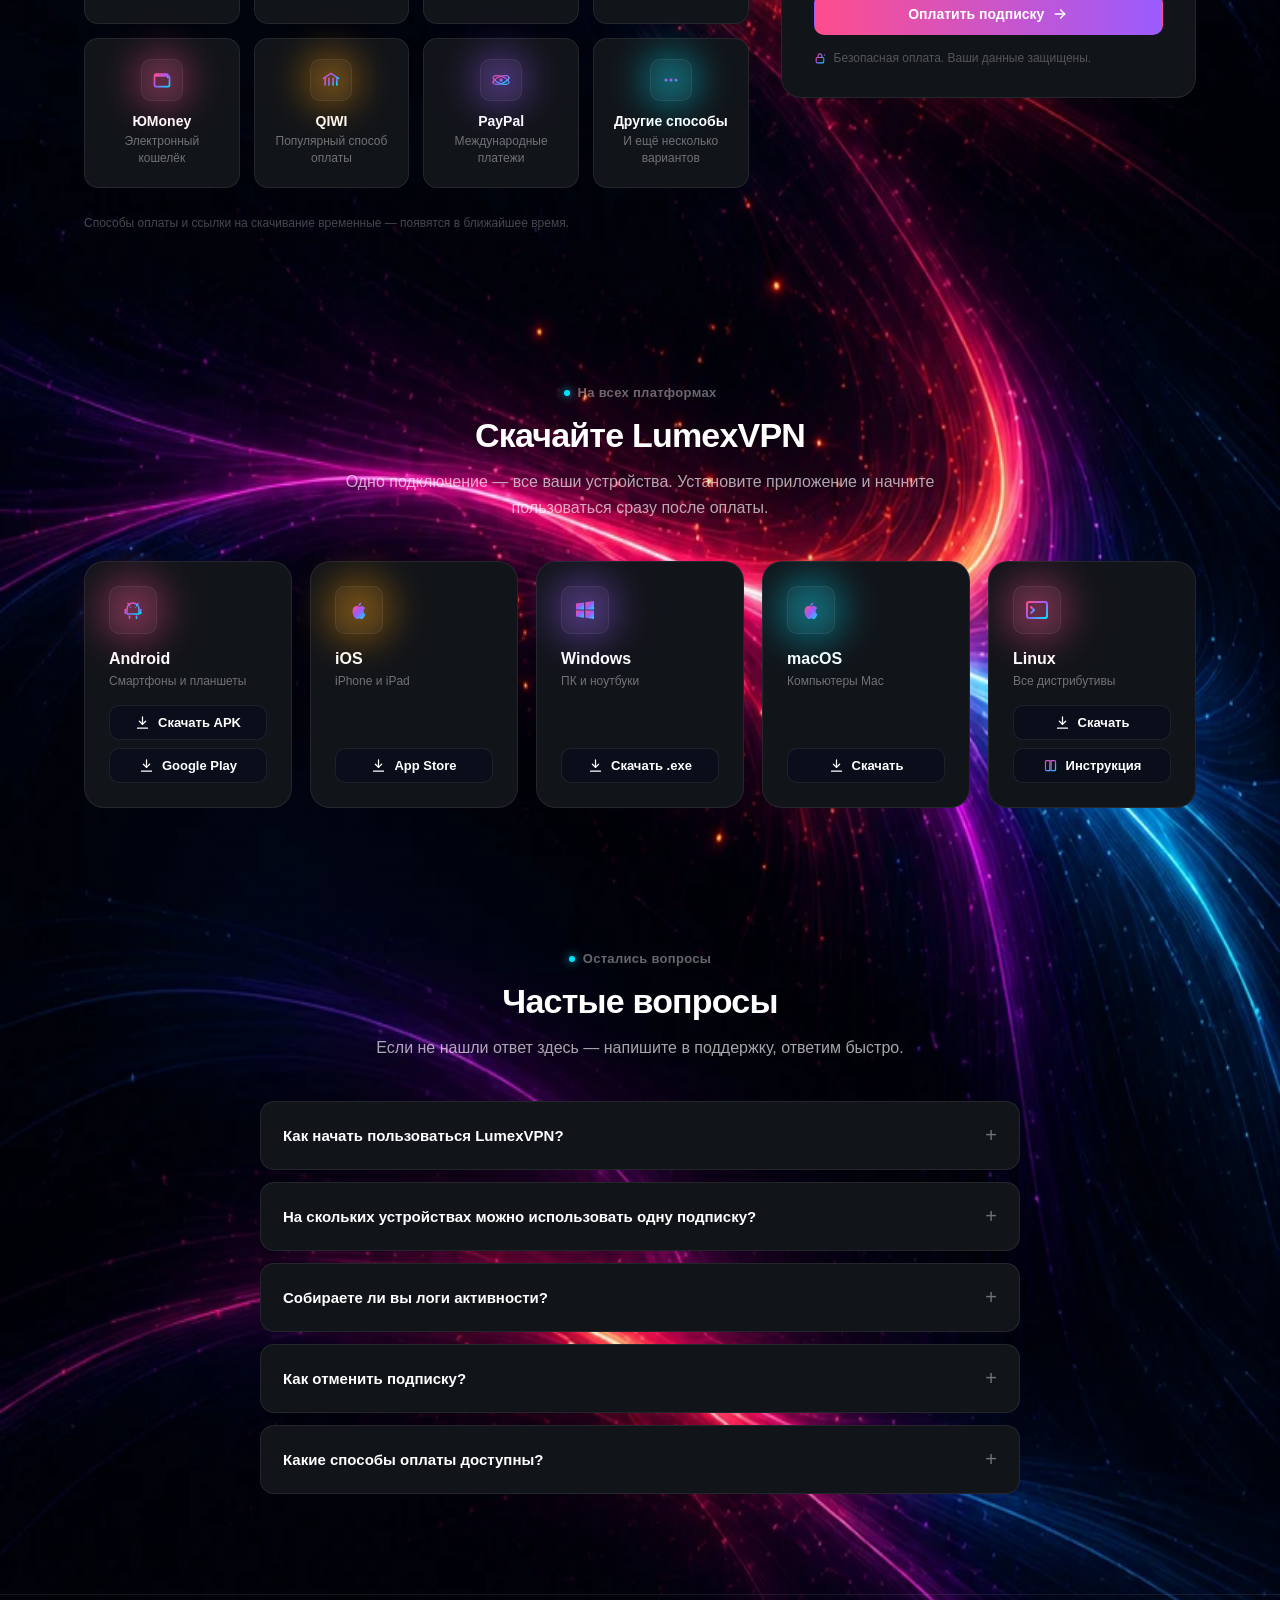
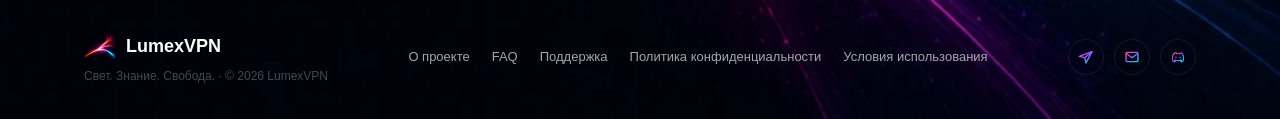
==== commit 565d5041: "Make the background scroll with the page instead of staying fixed Drop background-attachment: fixed " ====
--- a/index.html
+++ b/index.html
@@ -35,16 +35,14 @@
   html { scroll-behavior: smooth; }
   body {
     margin: 0;
-    background: var(--bg) url('/assets/bg-flow.webp') no-repeat center 22% fixed;
-    background-size: cover;
+    /* Full artwork stretched over the whole page height, scrolling with the
+       content — not a fixed viewport-sized crop. */
+    background: var(--bg) url('/assets/bg-flow.webp') no-repeat top center;
+    background-size: 100% 100%;
     color: var(--text);
     font-family: -apple-system, BlinkMacSystemFont, "Segoe UI", Roboto, Inter, sans-serif;
     -webkit-font-smoothing: antialiased;
     overflow-x: hidden;
-  }
-  @media (max-width: 900px) {
-    /* background-attachment: fixed is unreliable on mobile browsers */
-    body { background-attachment: scroll; }
   }
   a { color: inherit; }
   img { max-width: 100%; display: block; }
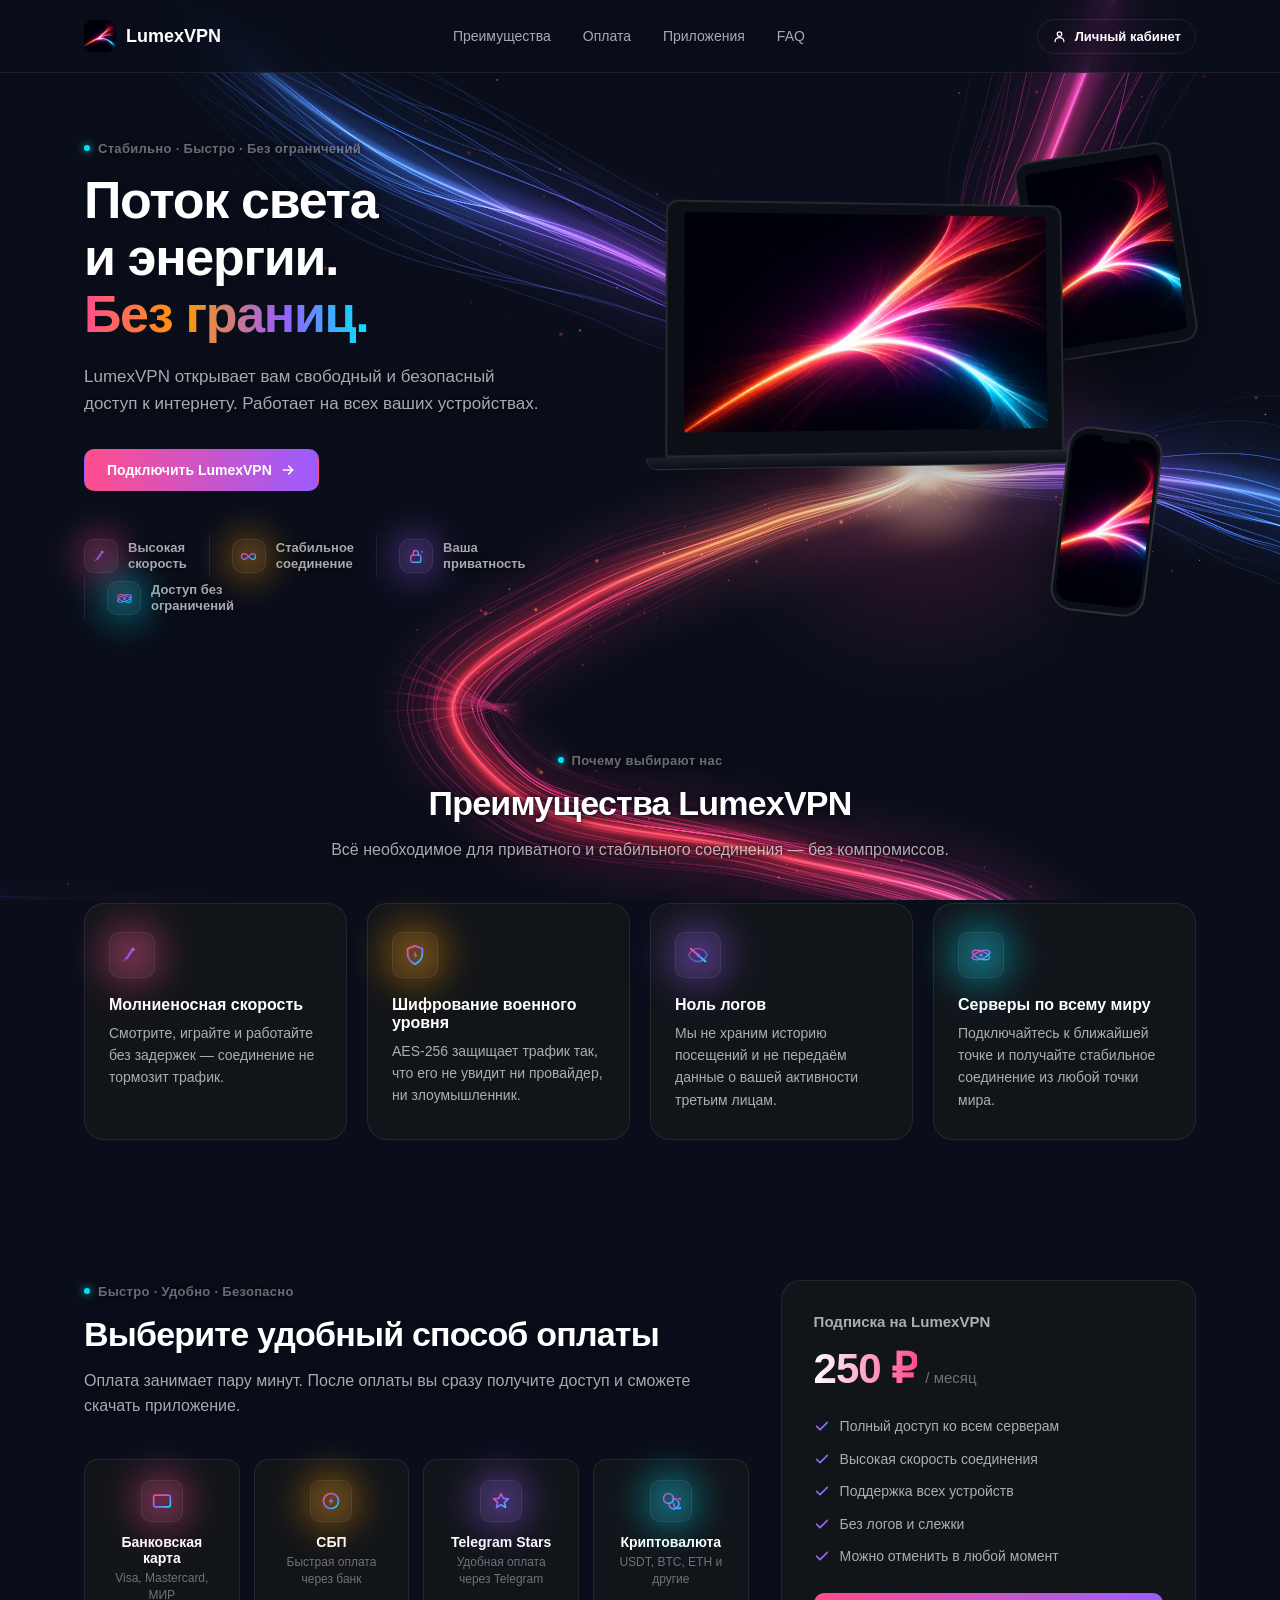
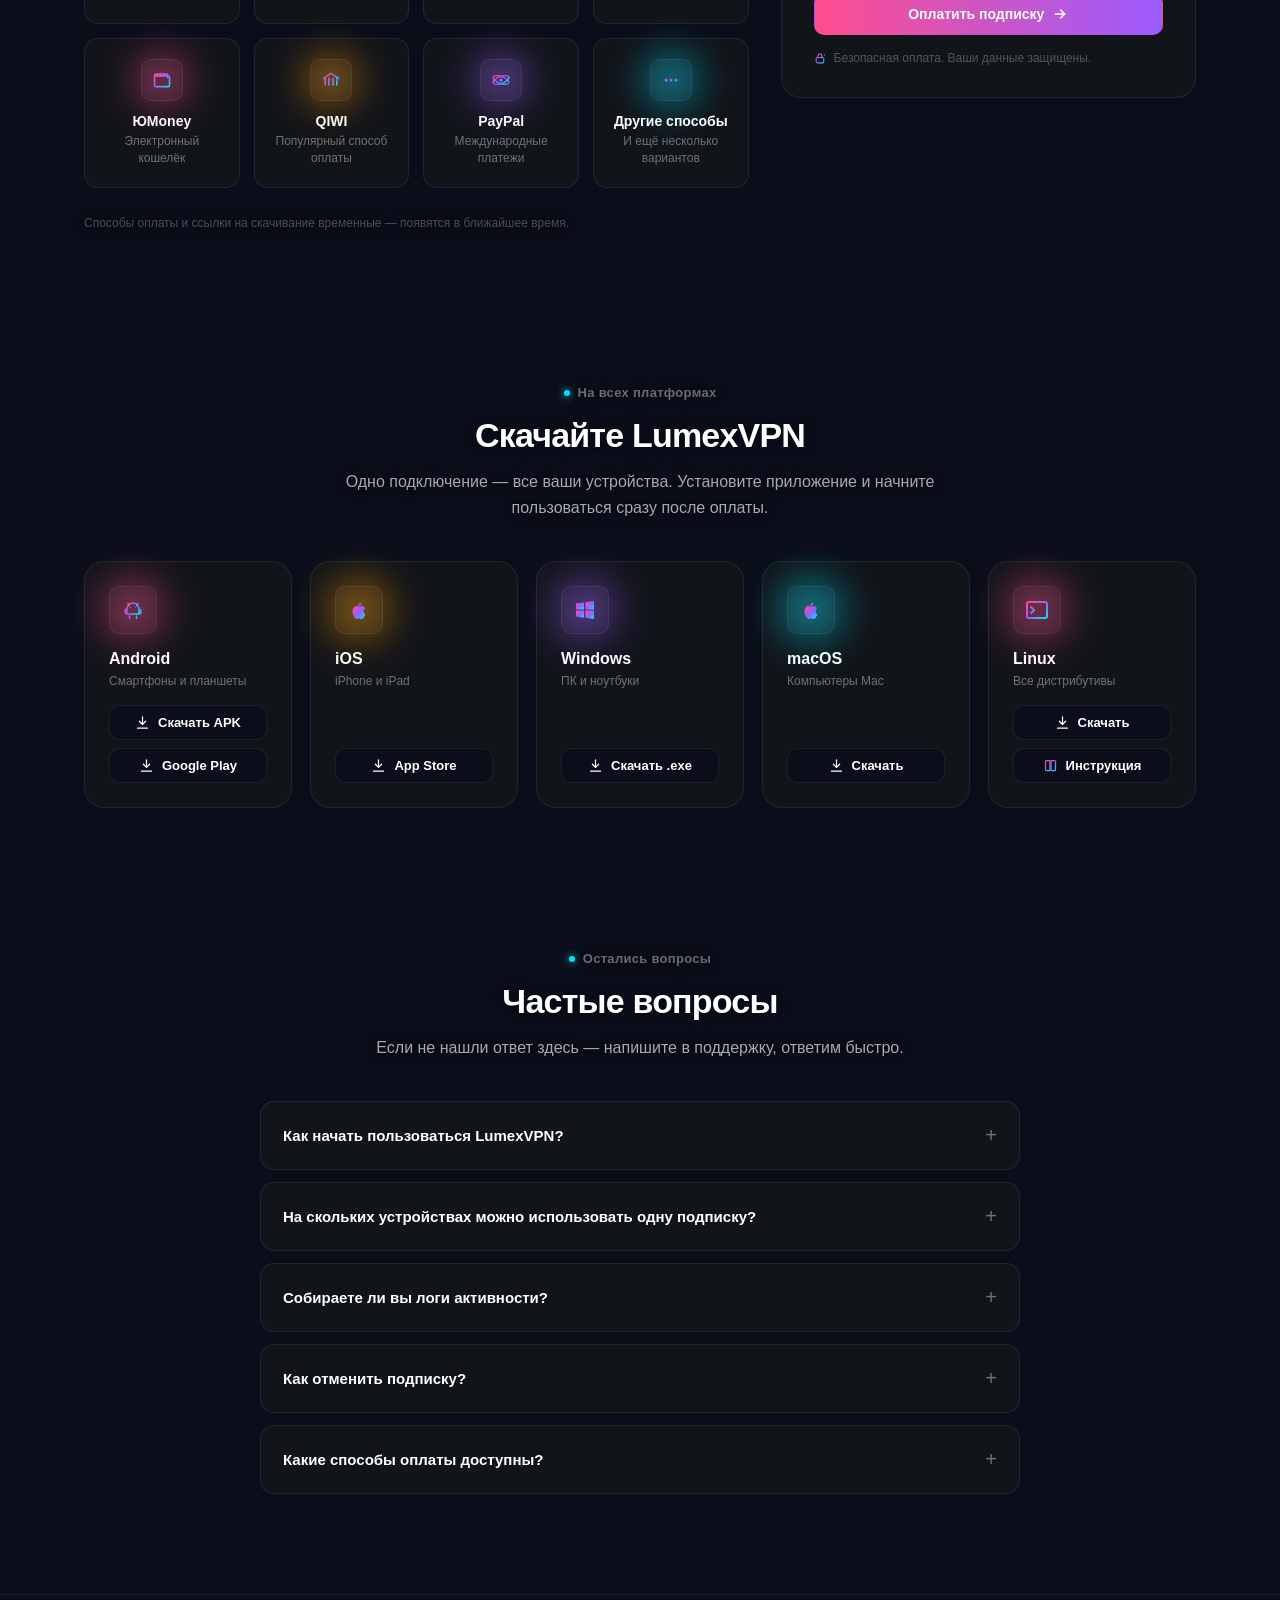
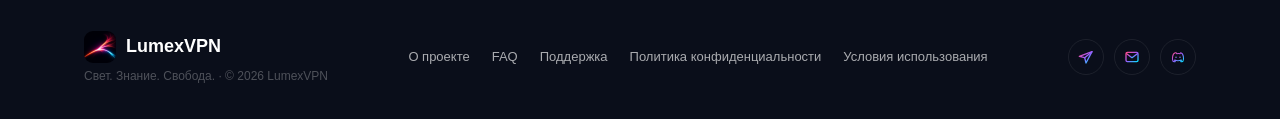
==== commit 98cad18e: "Render the flowing-light background live in WebGL The 866×1816 source image was being stretched over" ====
--- a/index.html
+++ b/index.html
@@ -12,6 +12,7 @@
 <meta property="og:type" content="website" />
 <link rel="icon" href="/assets/icon.png" />
 <link rel="apple-touch-icon" href="/assets/icon.png" />
+<script>document.documentElement.classList.add('bg-live');</script>
 <style>
   :root {
     --bg: #0A0E1A;
@@ -44,6 +45,20 @@
     -webkit-font-smoothing: antialiased;
     overflow-x: hidden;
   }
+  /* Live WebGL version of the background (assets/flow-bg.js); the image above stays as the no-WebGL fallback */
+  #flow-bg {
+    display: none;
+    position: fixed;
+    top: 0;
+    left: 0;
+    z-index: 0;
+    pointer-events: none;
+    opacity: 0;
+    transition: opacity 0.8s ease;
+  }
+  #flow-bg.on { opacity: 1; }
+  html.bg-live #flow-bg { display: block; }
+  html.bg-live body { background: var(--bg); }
   a { color: inherit; }
   img { max-width: 100%; display: block; }
   .wrap {
@@ -191,6 +206,11 @@
     margin: 0;
   }
 
+  /* Copy sitting straight on the light streams gets a dark halo so it stays readable */
+  .hero h1, .hero p.lead, .hero-feature span, .eyebrow-plain, .section-head h2, .section-head p, .payment-note {
+    text-shadow: 0 1px 14px rgba(10,14,26,0.95), 0 0 4px rgba(10,14,26,0.7);
+  }
+
   /* ---------- Hero ---------- */
   .hero {
     padding: 64px 0 90px;
@@ -213,6 +233,9 @@
     -webkit-background-clip: text;
     background-clip: text;
     color: transparent;
+    /* text-shadow would paint over background-clipped glyphs; drop-shadow applies to the rendered result */
+    text-shadow: none;
+    filter: drop-shadow(0 1px 10px rgba(10,14,26,0.9));
   }
   .hero p.lead {
     max-width: 460px;
@@ -596,6 +619,8 @@
 </style>
 </head>
 <body>
+
+<canvas id="flow-bg" aria-hidden="true"></canvas>
 
 <!-- Icon sprite — line art in the brand streak gradient (pink → purple → cyan) -->
 <!-- Hidden via zero size + overflow, not display:none — some browsers won't render <use> against a display:none source -->
@@ -1050,6 +1075,6 @@
 </footer>
 </div>
 
-
+<script src="/assets/flow-bg.js"></script>
 </body>
 </html>
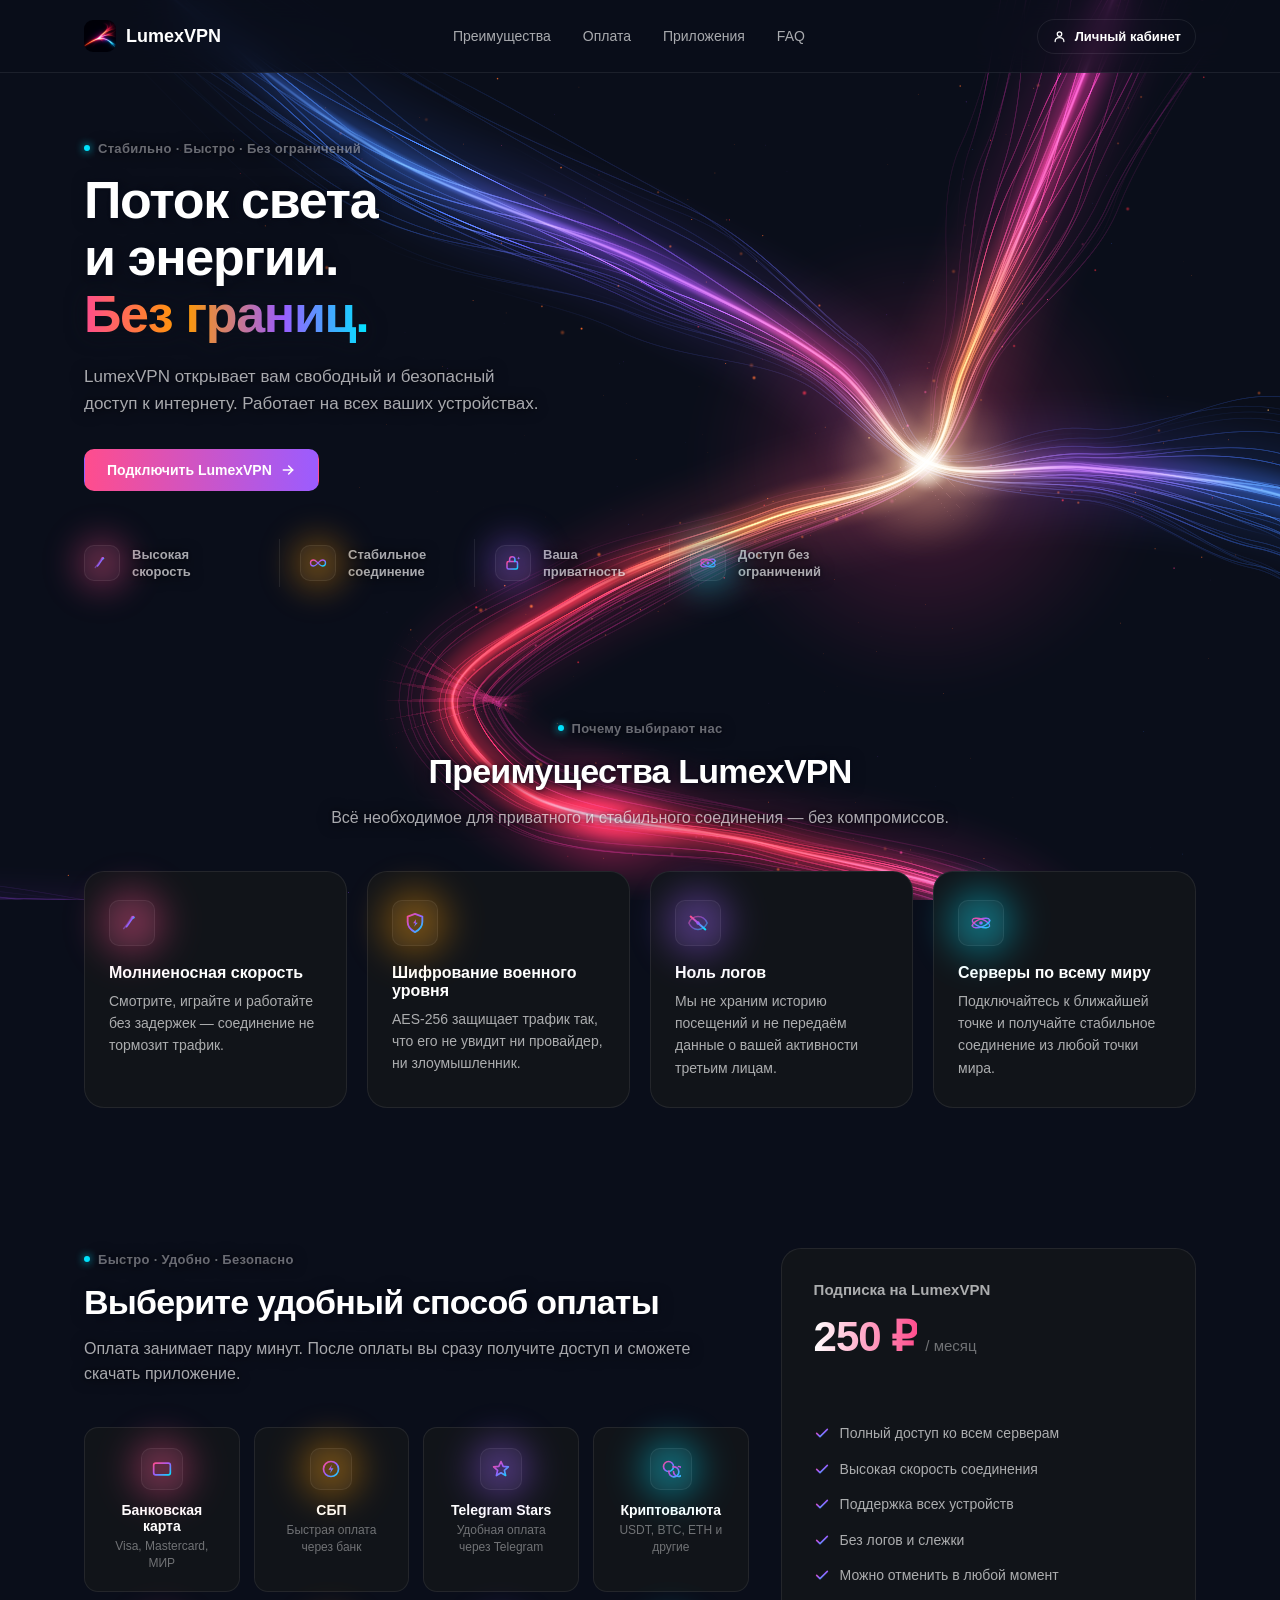
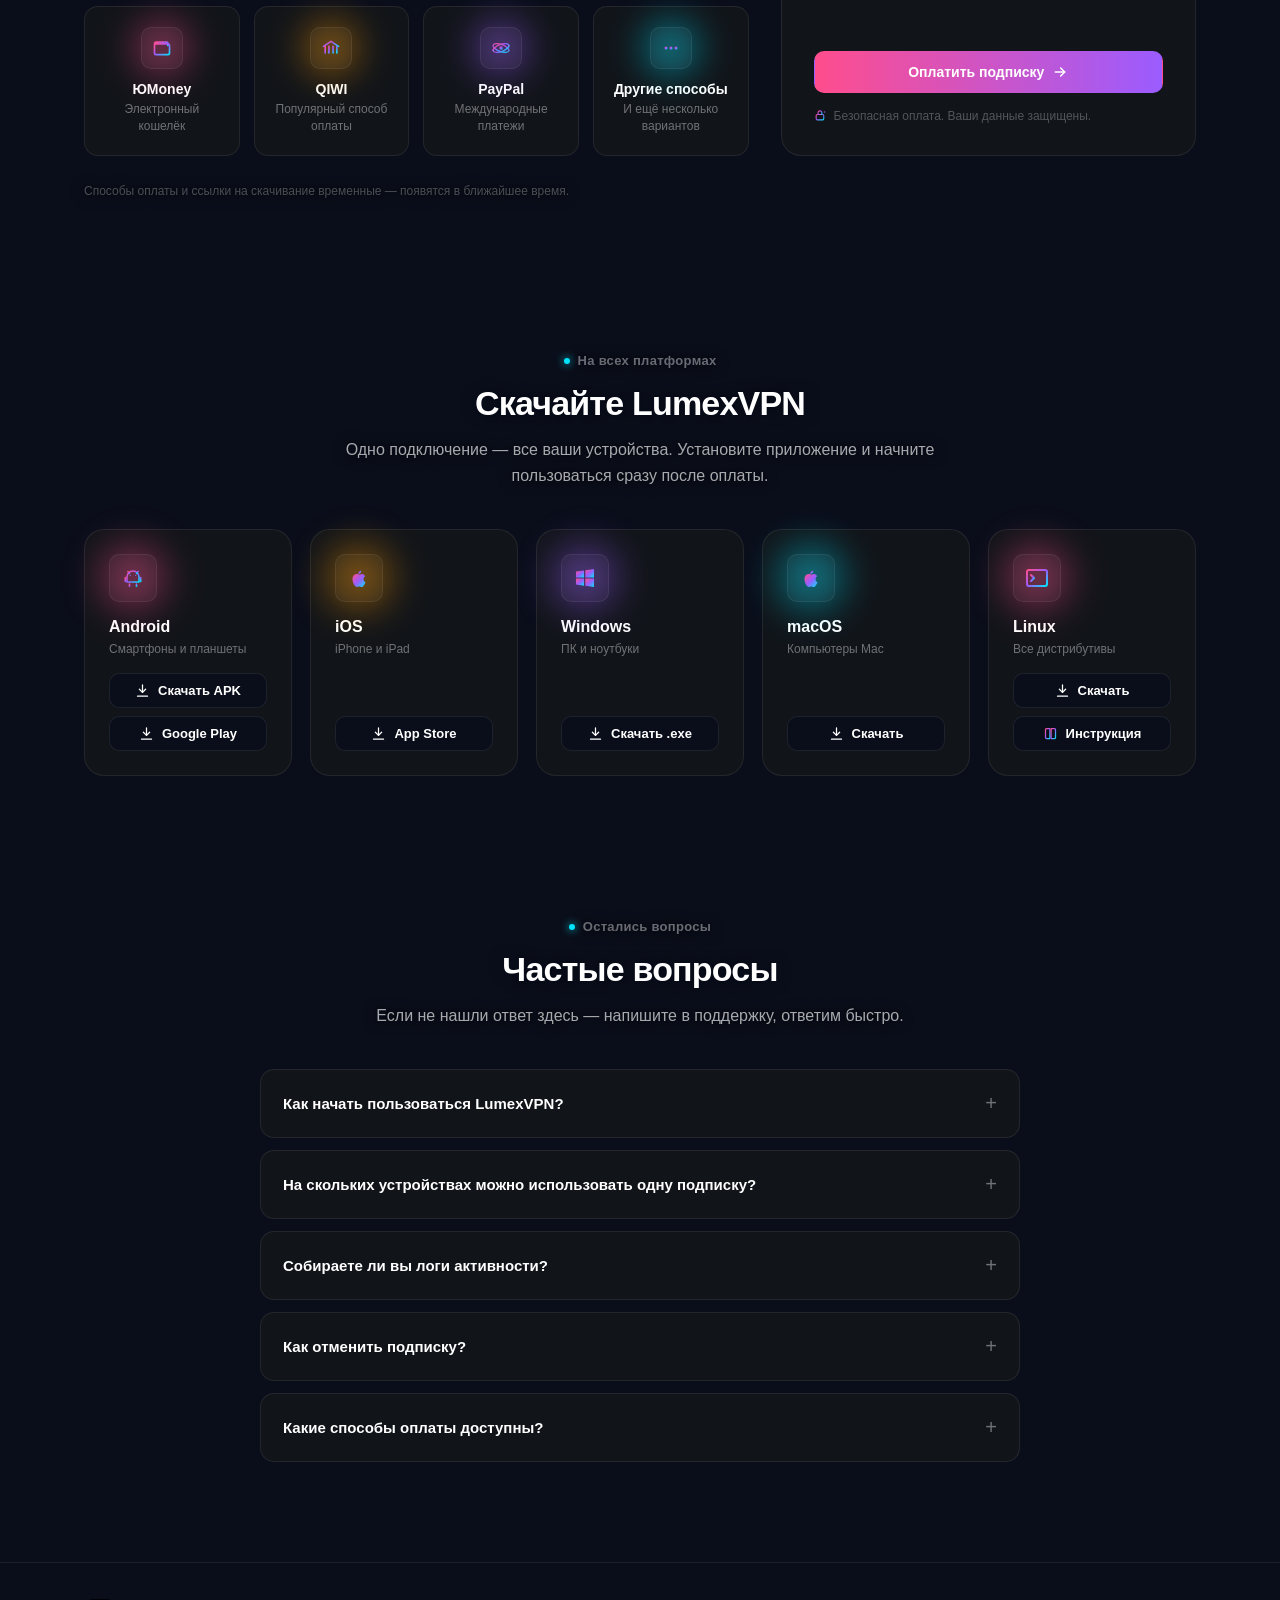
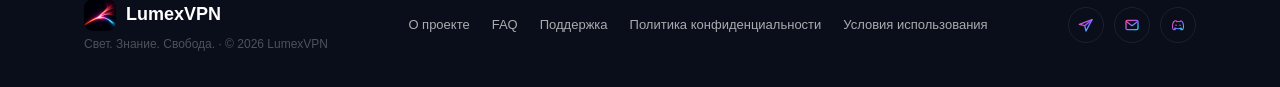
==== commit 04aefd9e: "Drop hero device mockups, even out hero features, stretch pricing card - Remove the laptop/tablet/ph" ====
--- a/index.html
+++ b/index.html
@@ -215,12 +215,6 @@
   .hero {
     padding: 64px 0 90px;
   }
-  .hero-grid {
-    display: grid;
-    grid-template-columns: 1.05fr 1fr;
-    gap: 32px;
-    align-items: center;
-  }
   .hero h1 {
     font-size: 52px;
     line-height: 1.1;
@@ -244,115 +238,37 @@
     font-size: 17px;
     line-height: 1.6;
   }
+  /* four equal columns with dividers; 2×2 on narrow screens (see media queries) */
   .hero-features {
-    display: flex;
-    flex-wrap: wrap;
-    margin-top: 44px;
+    display: grid;
+    grid-template-columns: repeat(4, minmax(0, 1fr));
+    max-width: 780px;
+    margin-top: 48px;
   }
   .hero-feature {
     display: flex;
     align-items: center;
-    gap: 10px;
-    padding: 4px 22px;
+    gap: 12px;
+    min-width: 0;
+    padding: 6px 20px;
     border-left: 1px solid var(--divider);
   }
   .hero-feature:first-child { padding-left: 0; border-left: none; }
   .hero-feature-icon {
-    width: 34px;
-    height: 34px;
+    width: 36px;
+    height: 36px;
     border-radius: 10px;
     display: flex;
     align-items: center;
     justify-content: center;
     flex-shrink: 0;
   }
-  .hero-feature-icon svg { width: 17px; height: 17px; position: relative; z-index: 1; }
+  .hero-feature-icon svg { width: 18px; height: 18px; position: relative; z-index: 1; }
   .hero-feature span {
     font-size: 13px;
     font-weight: 600;
     color: var(--text-secondary);
-    line-height: 1.3;
-  }
-
-  /* ---------- Hero device mockups ---------- */
-  .hero-devices {
-    position: relative;
-    height: 420px;
-  }
-  .device {
-    position: absolute;
-    background: #0c0f16;
-    border: 2px solid rgba(255,255,255,0.10);
-    box-shadow: 0 30px 70px -25px rgba(0,0,0,0.7);
-  }
-  .device-screen {
-    position: absolute;
-    background-image: url('/assets/icon.png');
-    background-size: cover;
-    background-repeat: no-repeat;
-  }
-  .device-laptop {
-    width: 76%;
-    height: 60%;
-    left: 0;
-    top: 8%;
-    border-radius: 12px 12px 3px 3px;
-    transform: perspective(1000px) rotateY(7deg) rotateX(2deg);
-  }
-  .device-laptop .device-screen {
-    inset: 4% 4% 9% 4%;
-    border-radius: 3px;
-    background-position: 46% 56%;
-  }
-  .laptop-base {
-    position: absolute;
-    left: -5%;
-    right: -5%;
-    bottom: -14px;
-    height: 12px;
-    background: linear-gradient(180deg, #1b202b, #0c0f16);
-    border-radius: 0 0 10px 10px;
-    border: 1px solid rgba(255,255,255,0.08);
-    border-top: none;
-  }
-  .device-tablet {
-    width: 30%;
-    height: 48%;
-    right: 2%;
-    top: -4%;
-    border-radius: 16px;
-    transform: rotate(-9deg);
-  }
-  .device-tablet .device-screen {
-    inset: 5%;
-    border-radius: 8px;
-    background-position: 50% 52%;
-  }
-  .device-phone {
-    width: 18%;
-    height: 44%;
-    right: 8%;
-    bottom: -6%;
-    border-radius: 22px;
-    transform: rotate(7deg);
-    border-color: rgba(255,255,255,0.14);
-  }
-  .device-phone .device-screen {
-    inset: 3.5% 3%;
-    border-radius: 16px;
-    background-position: 50% 55%;
-  }
-  .device-notch {
-    position: absolute;
-    top: 3%;
-    left: 50%;
-    transform: translateX(-50%);
-    width: 32%;
-    height: 3%;
-    min-height: 5px;
-    background: #0c0f16;
-    border-radius: 4px;
-    z-index: 2;
+    line-height: 1.35;
   }
 
   /* ---------- Shared glowing icon badge ---------- */
@@ -445,7 +361,7 @@
     display: grid;
     grid-template-columns: 1.6fr 1fr;
     gap: 32px;
-    align-items: start;
+    align-items: stretch; /* pricing card spans the full height of the heading + methods column */
   }
   .payment-methods-grid {
     display: grid;
@@ -475,6 +391,8 @@
   .pay-tile p { font-size: 12px; color: var(--text-muted); margin: 0; line-height: 1.4; }
 
   .pricing-card {
+    display: flex;
+    flex-direction: column;
     background: var(--card);
     border: 1px solid var(--divider);
     border-radius: var(--radius-lg);
@@ -498,7 +416,9 @@
     padding: 0;
     display: flex;
     flex-direction: column;
-    gap: 13px;
+    justify-content: center;
+    flex: 1;
+    gap: 16px;
   }
   .pricing-list li {
     display: flex;
@@ -600,10 +520,12 @@
 
   /* ---------- Responsive ---------- */
   @media (max-width: 980px) {
-    .hero-grid { grid-template-columns: 1fr; }
-    .hero-devices { display: none; }
     .payment-layout { grid-template-columns: 1fr; }
     .features-grid { grid-template-columns: repeat(2, 1fr); }
+  }
+  @media (max-width: 760px) {
+    .hero-features { grid-template-columns: repeat(2, minmax(0, 1fr)); row-gap: 20px; }
+    .hero-feature:nth-child(odd) { padding-left: 0; border-left: none; }
   }
   @media (max-width: 640px) {
     .nav-links { display: none; }
@@ -611,7 +533,7 @@
     .hero { padding: 40px 0 56px; }
     .hero h1 { font-size: 36px; letter-spacing: -1px; }
     .hero p.lead { font-size: 16px; }
-    .hero-feature { padding: 4px 14px; }
+    .hero-feature { padding: 4px 0 4px 16px; }
     .features-grid { grid-template-columns: 1fr; }
     .section-head h2 { font-size: 26px; }
     .footer-row { flex-direction: column; align-items: flex-start; }
@@ -792,45 +714,27 @@
   <!-- Hero -->
   <section class="hero">
     <div class="wrap">
-      <div class="hero-grid">
-        <div>
-          <div class="eyebrow-plain"><span class="dot"></span> Стабильно · Быстро · Без ограничений</div>
-          <h1>Поток света<br />и энергии.<br /><span class="grad">Без границ.</span></h1>
-          <p class="lead">LumexVPN открывает вам свободный и безопасный доступ к интернету. Работает на всех ваших устройствах.</p>
-          <a class="btn btn-primary" href="#apps">Подключить LumexVPN <svg width="16" height="16"><use href="#i-arrow"/></svg></a>
-
-          <div class="hero-features">
-            <div class="hero-feature">
-              <div class="hero-feature-icon i-pink"><svg><use href="#i-streak"/></svg></div>
-              <span>Высокая<br />скорость</span>
-            </div>
-            <div class="hero-feature">
-              <div class="hero-feature-icon i-orange"><svg><use href="#i-infinity"/></svg></div>
-              <span>Стабильное<br />соединение</span>
-            </div>
-            <div class="hero-feature">
-              <div class="hero-feature-icon i-purple"><svg><use href="#i-lock"/></svg></div>
-              <span>Ваша<br />приватность</span>
-            </div>
-            <div class="hero-feature">
-              <div class="hero-feature-icon i-cyan"><svg><use href="#i-mesh"/></svg></div>
-              <span>Доступ без<br />ограничений</span>
-            </div>
-          </div>
-        </div>
-
-        <div class="hero-devices" aria-hidden="true">
-          <div class="device device-tablet">
-            <div class="device-screen"></div>
-          </div>
-          <div class="device device-laptop">
-            <div class="device-screen"></div>
-            <div class="laptop-base"></div>
-          </div>
-          <div class="device device-phone">
-            <div class="device-notch"></div>
-            <div class="device-screen"></div>
-          </div>
+      <div class="eyebrow-plain"><span class="dot"></span> Стабильно · Быстро · Без ограничений</div>
+      <h1>Поток света<br />и энергии.<br /><span class="grad">Без границ.</span></h1>
+      <p class="lead">LumexVPN открывает вам свободный и безопасный доступ к интернету. Работает на всех ваших устройствах.</p>
+      <a class="btn btn-primary" href="#apps">Подключить LumexVPN <svg width="16" height="16"><use href="#i-arrow"/></svg></a>
+
+      <div class="hero-features">
+        <div class="hero-feature">
+          <div class="hero-feature-icon i-pink"><svg><use href="#i-streak"/></svg></div>
+          <span>Высокая<br />скорость</span>
+        </div>
+        <div class="hero-feature">
+          <div class="hero-feature-icon i-orange"><svg><use href="#i-infinity"/></svg></div>
+          <span>Стабильное<br />соединение</span>
+        </div>
+        <div class="hero-feature">
+          <div class="hero-feature-icon i-purple"><svg><use href="#i-lock"/></svg></div>
+          <span>Ваша<br />приватность</span>
+        </div>
+        <div class="hero-feature">
+          <div class="hero-feature-icon i-cyan"><svg><use href="#i-mesh"/></svg></div>
+          <span>Доступ без<br />ограничений</span>
         </div>
       </div>
     </div>
@@ -921,7 +825,6 @@
               <p>И ещё несколько вариантов</p>
             </div>
           </div>
-          <p class="payment-note">Способы оплаты и ссылки на скачивание временные — появятся в ближайшее время.</p>
         </div>
 
         <div class="pricing-card">
@@ -941,6 +844,7 @@
           <div class="pricing-note"><svg><use href="#i-lock"/></svg> Безопасная оплата. Ваши данные защищены.</div>
         </div>
       </div>
+      <p class="payment-note">Способы оплаты и ссылки на скачивание временные — появятся в ближайшее время.</p>
     </div>
   </section>
 
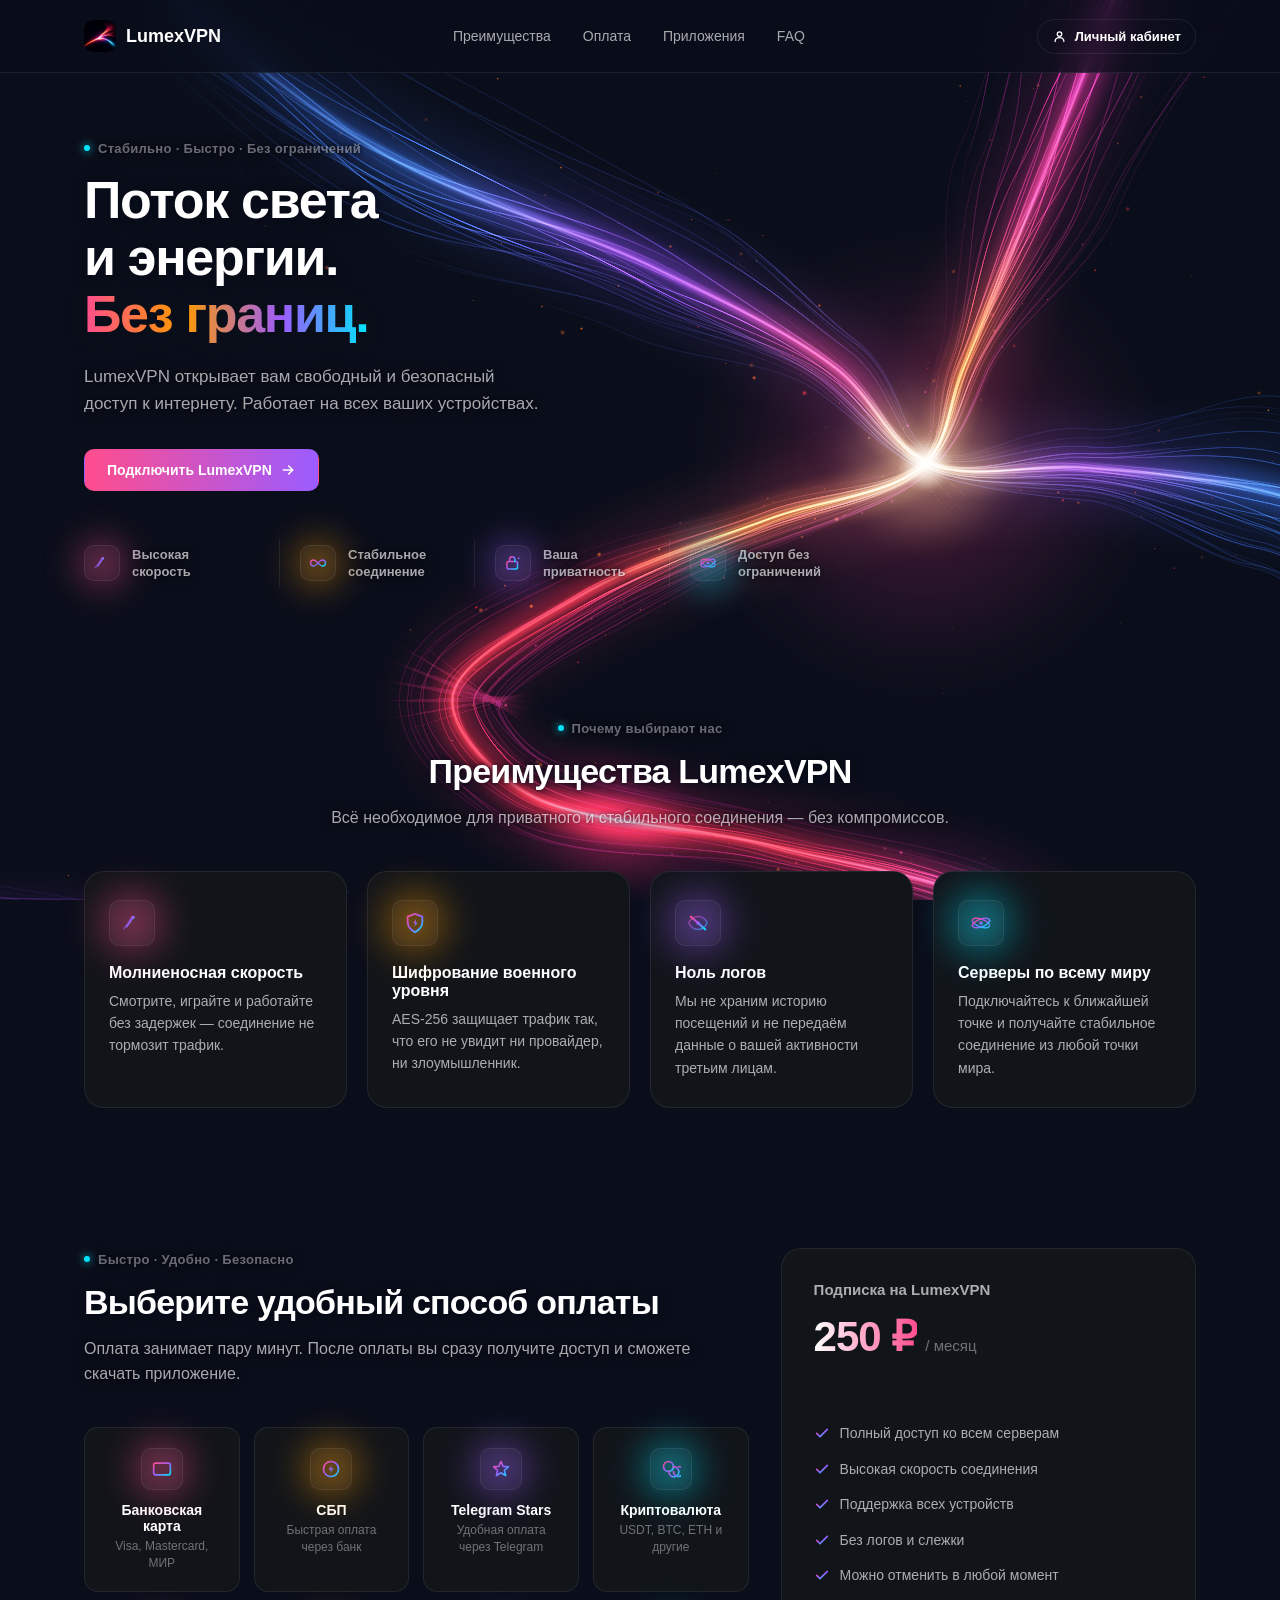
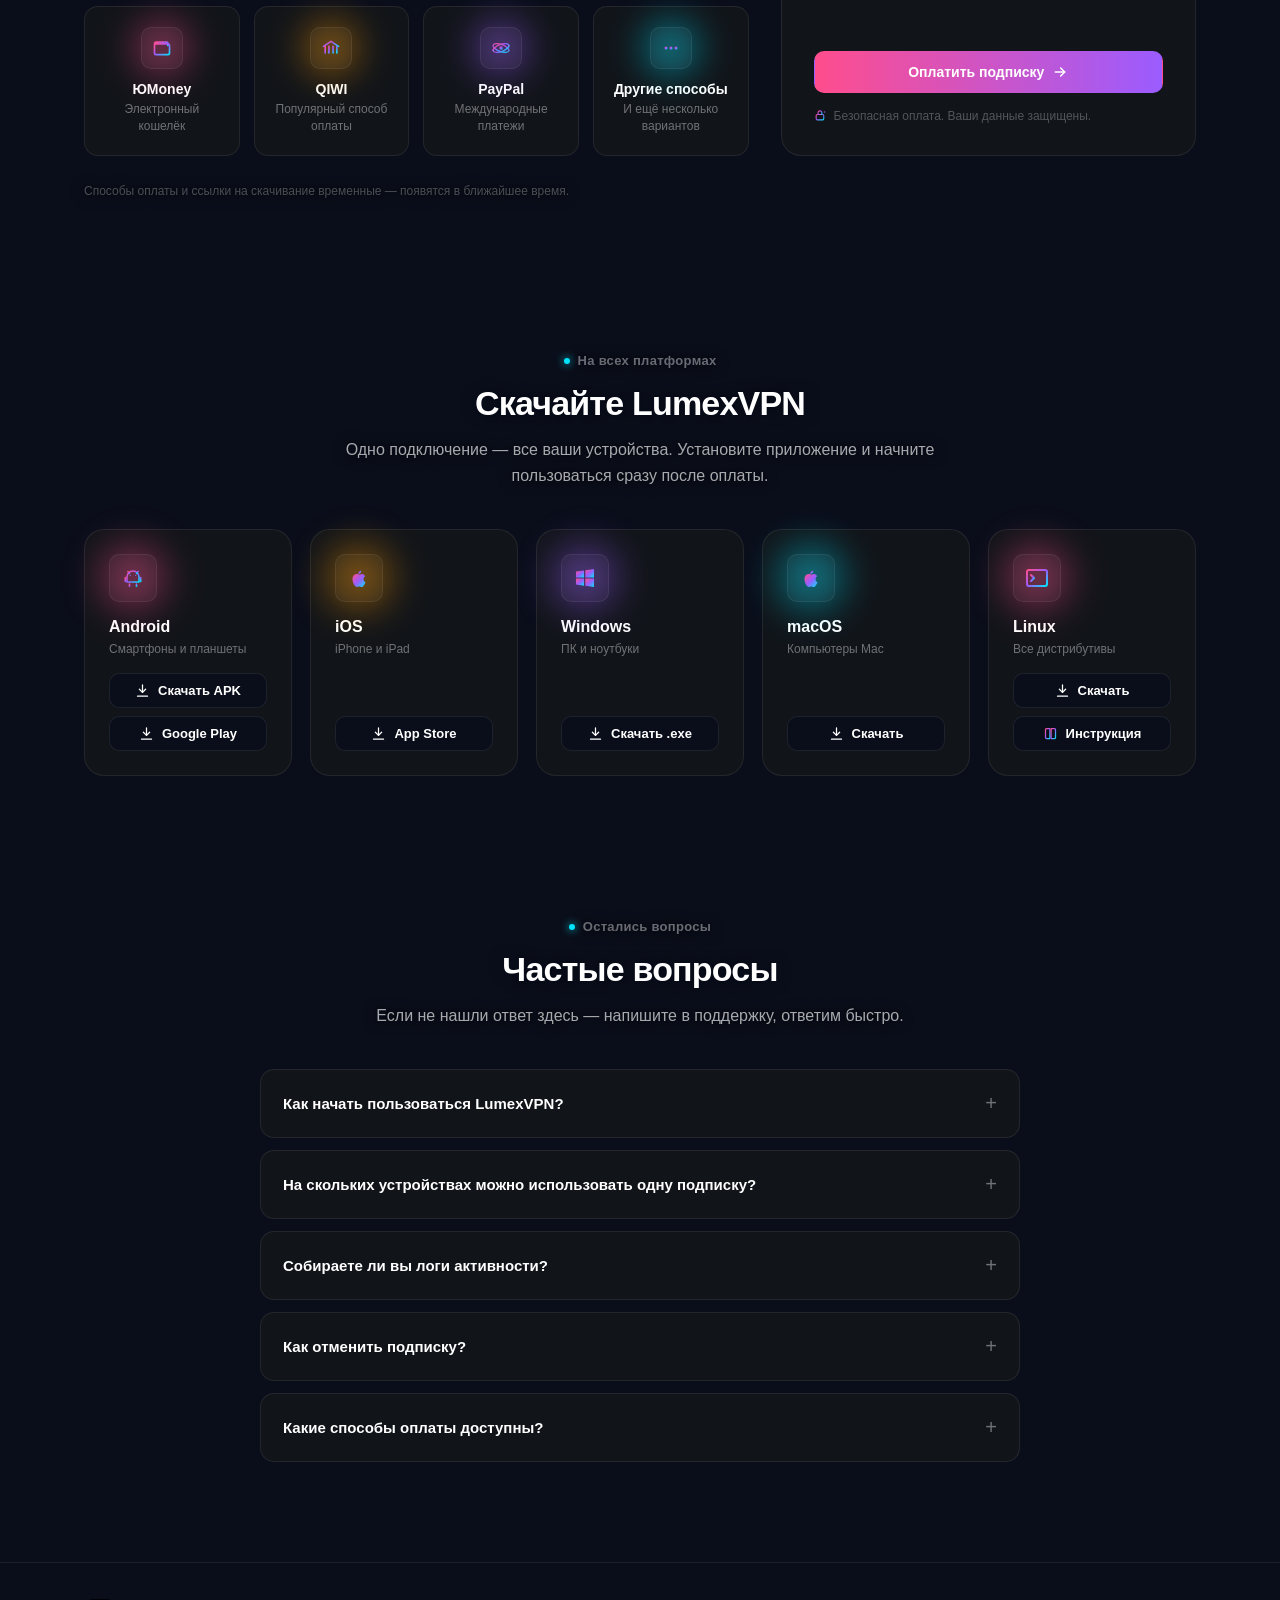
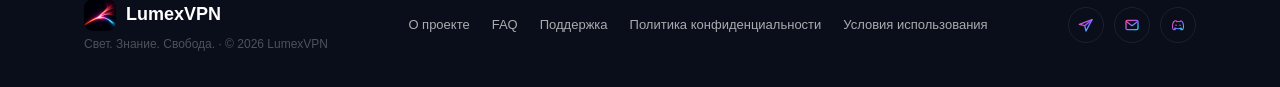
==== commit c6bb38a6: "Add About and Terms pages, rewrite the privacy policy in the site design - /about/: who we are, prin" ====
--- a/index.html
+++ b/index.html
@@ -8,10 +8,10 @@
 <meta name="theme-color" content="#0A0E1A" />
 <meta property="og:title" content="LumexVPN — быстрый и безопасный VPN" />
 <meta property="og:description" content="Поток света и энергии. Без границ." />
-<meta property="og:image" content="/assets/icon.png" />
+<meta property="og:image" content="https://www.lumexvpn.com/assets/icon.png" />
 <meta property="og:type" content="website" />
-<link rel="icon" href="/assets/icon.png" />
-<link rel="apple-touch-icon" href="/assets/icon.png" />
+<link rel="icon" href="assets/icon.png" />
+<link rel="apple-touch-icon" href="assets/icon.png" />
 <script>document.documentElement.classList.add('bg-live');</script>
 <style>
   :root {
@@ -38,7 +38,7 @@
     margin: 0;
     /* Full artwork stretched over the whole page height, scrolling with the
        content — not a fixed viewport-sized crop. */
-    background: var(--bg) url('/assets/bg-flow.webp') no-repeat top center;
+    background: var(--bg) url('assets/bg-flow.webp') no-repeat top center;
     background-size: 100% 100%;
     color: var(--text);
     font-family: -apple-system, BlinkMacSystemFont, "Segoe UI", Roboto, Inter, sans-serif;
@@ -695,8 +695,8 @@
 <div class="page">
 <header>
   <div class="wrap nav">
-    <a class="brand" href="/">
-      <img src="/assets/icon.png" alt="LumexVPN" />
+    <a class="brand" href="./">
+      <img src="assets/icon.png" alt="LumexVPN" />
       <span>LumexVPN</span>
     </a>
     <nav class="nav-links">
@@ -957,18 +957,18 @@
 <footer>
   <div class="wrap footer-row">
     <div class="footer-brand">
-      <a class="brand" href="/">
-        <img src="/assets/icon.png" alt="LumexVPN" />
+      <a class="brand" href="./">
+        <img src="assets/icon.png" alt="LumexVPN" />
         <span>LumexVPN</span>
       </a>
       <span class="tagline">Свет. Знание. Свобода. · © 2026 LumexVPN</span>
     </div>
     <nav class="footer-links">
-      <a href="/">О проекте</a>
+      <a href="about/">О проекте</a>
       <a href="#faq">FAQ</a>
       <a href="https://t.me/lumexconnect_bot">Поддержка</a>
-      <a href="/privacy/">Политика конфиденциальности</a>
-      <a href="#" aria-disabled="true">Условия использования</a>
+      <a href="privacy/">Политика конфиденциальности</a>
+      <a href="terms/">Условия использования</a>
     </nav>
     <div class="footer-social">
       <a href="https://t.me/lumexconnect_bot" aria-label="Telegram"><svg><use href="#i-telegram"/></svg></a>
@@ -979,6 +979,6 @@
 </footer>
 </div>
 
-<script src="/assets/flow-bg.js"></script>
+<script src="assets/flow-bg.js"></script>
 </body>
 </html>
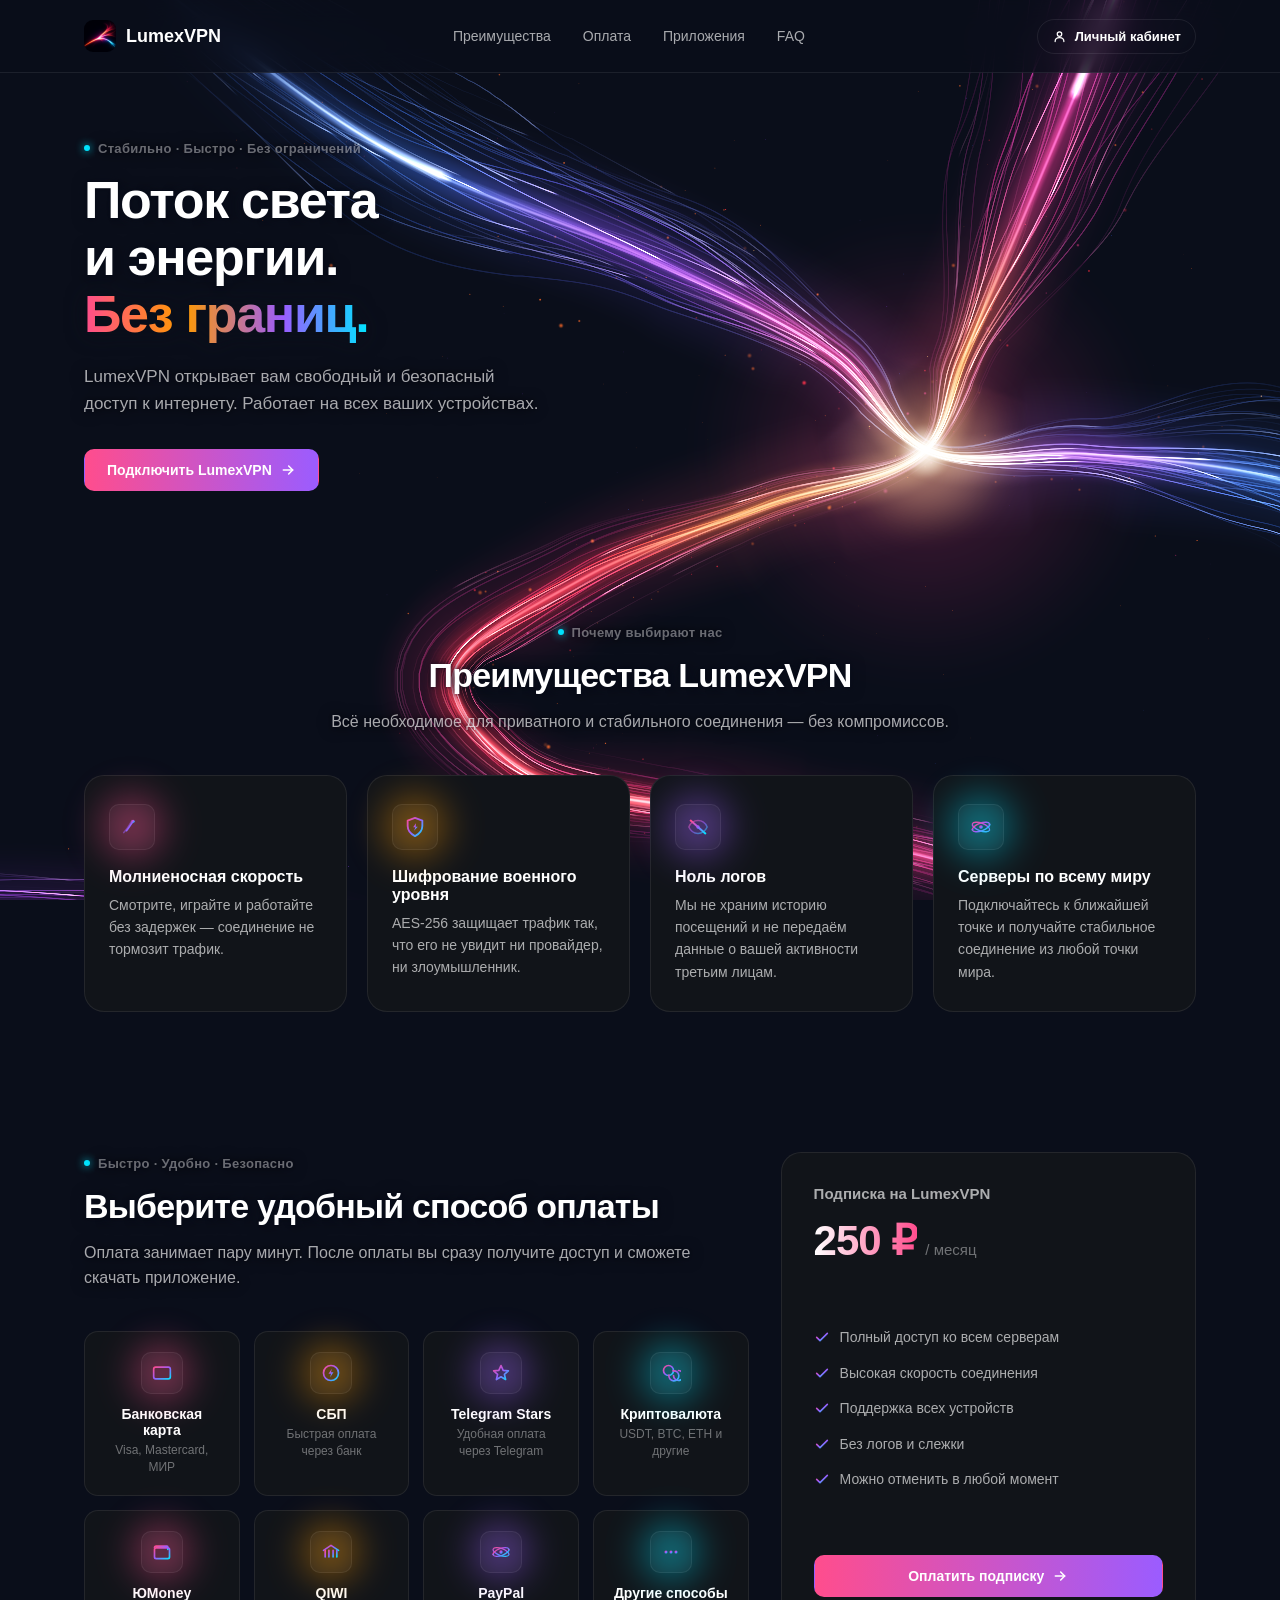
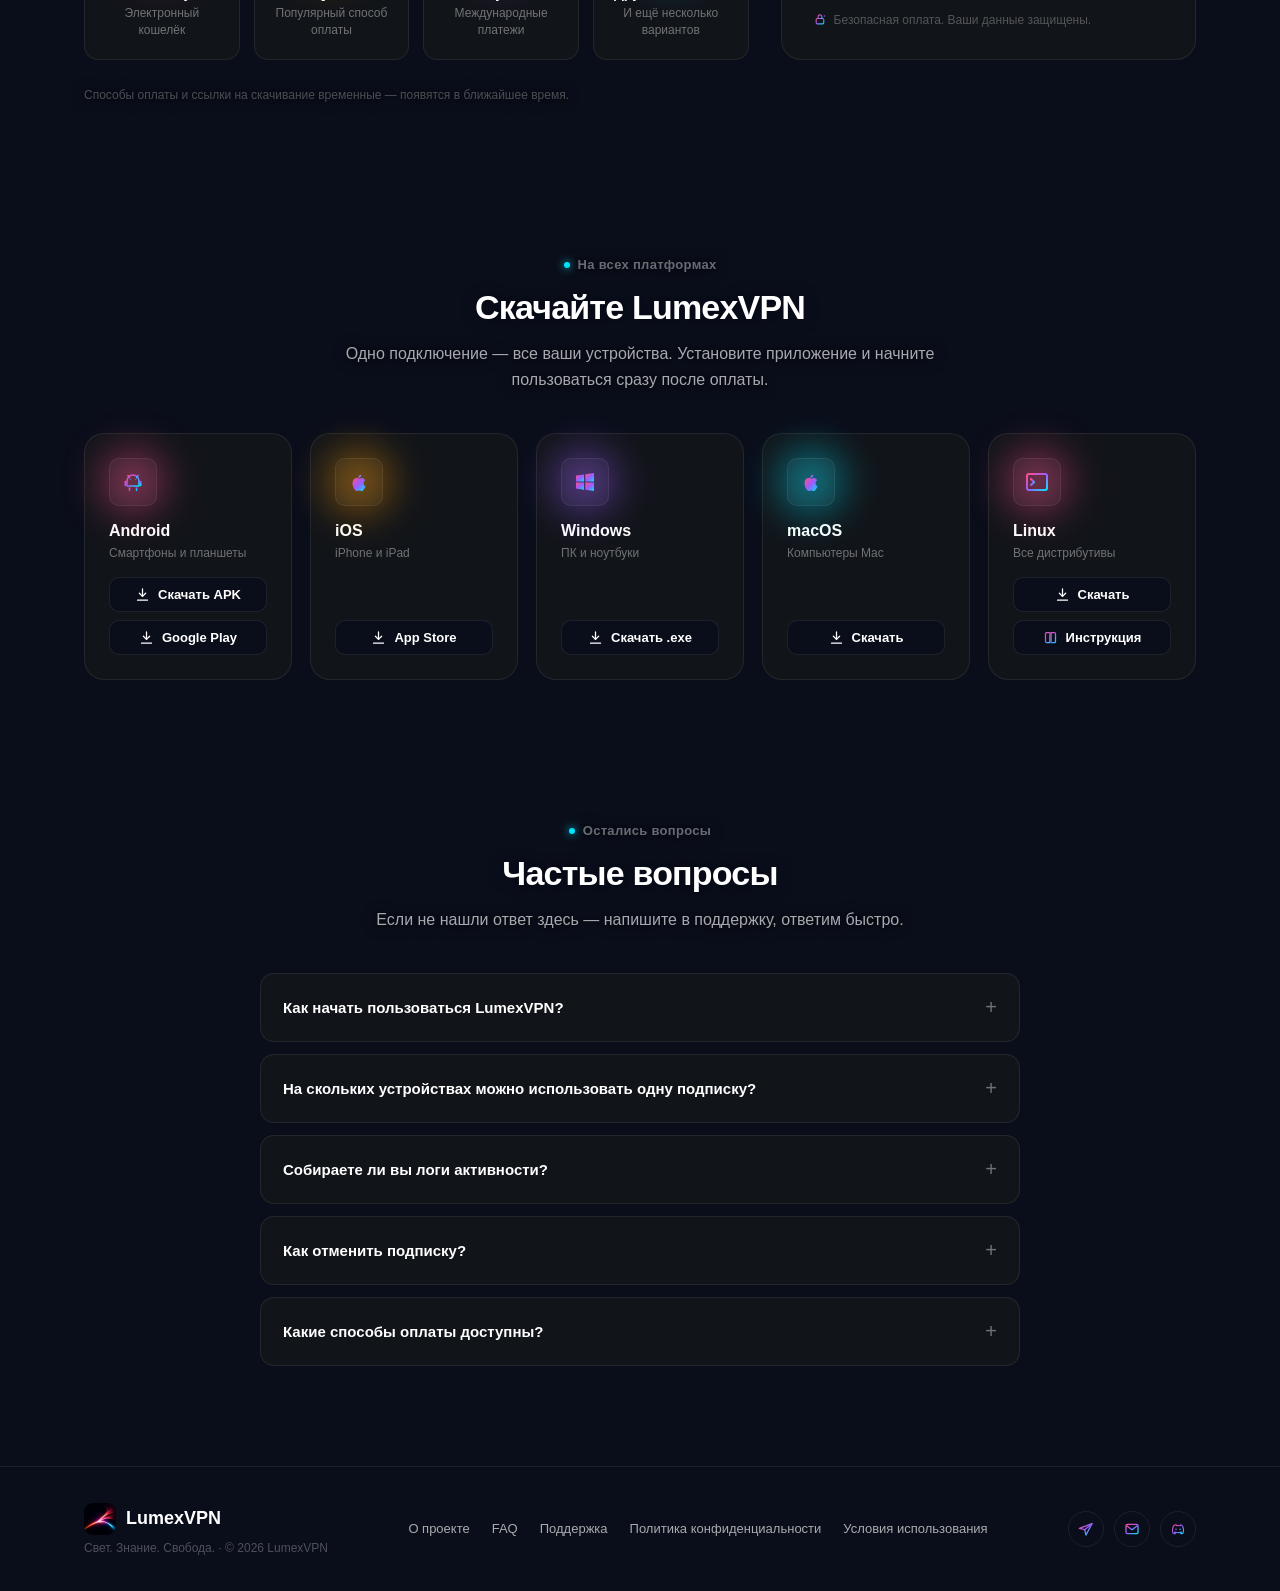
==== commit 16ed0fe0: "Remove hero features row; make the light flowing along the streams much faster - Drop the four-item " ====
--- a/index.html
+++ b/index.html
@@ -207,7 +207,7 @@
   }
 
   /* Copy sitting straight on the light streams gets a dark halo so it stays readable */
-  .hero h1, .hero p.lead, .hero-feature span, .eyebrow-plain, .section-head h2, .section-head p, .payment-note {
+  .hero h1, .hero p.lead, .eyebrow-plain, .section-head h2, .section-head p, .payment-note {
     text-shadow: 0 1px 14px rgba(10,14,26,0.95), 0 0 4px rgba(10,14,26,0.7);
   }
 
@@ -238,47 +238,14 @@
     font-size: 17px;
     line-height: 1.6;
   }
-  /* four equal columns with dividers; 2×2 on narrow screens (see media queries) */
-  .hero-features {
-    display: grid;
-    grid-template-columns: repeat(4, minmax(0, 1fr));
-    max-width: 780px;
-    margin-top: 48px;
-  }
-  .hero-feature {
-    display: flex;
-    align-items: center;
-    gap: 12px;
-    min-width: 0;
-    padding: 6px 20px;
-    border-left: 1px solid var(--divider);
-  }
-  .hero-feature:first-child { padding-left: 0; border-left: none; }
-  .hero-feature-icon {
-    width: 36px;
-    height: 36px;
-    border-radius: 10px;
-    display: flex;
-    align-items: center;
-    justify-content: center;
-    flex-shrink: 0;
-  }
-  .hero-feature-icon svg { width: 18px; height: 18px; position: relative; z-index: 1; }
-  .hero-feature span {
-    font-size: 13px;
-    font-weight: 600;
-    color: var(--text-secondary);
-    line-height: 1.35;
-  }
-
   /* ---------- Shared glowing icon badge ---------- */
-  .feature-icon, .app-icon, .pay-icon, .hero-feature-icon {
+  .feature-icon, .app-icon, .pay-icon {
     position: relative;
     isolation: isolate;
     background: rgba(255,255,255,0.04);
     border: 1px solid var(--divider);
   }
-  .feature-icon::before, .app-icon::before, .pay-icon::before, .hero-feature-icon::before {
+  .feature-icon::before, .app-icon::before, .pay-icon::before {
     content: '';
     position: absolute;
     inset: -60%;
@@ -523,17 +490,12 @@
     .payment-layout { grid-template-columns: 1fr; }
     .features-grid { grid-template-columns: repeat(2, 1fr); }
   }
-  @media (max-width: 760px) {
-    .hero-features { grid-template-columns: repeat(2, minmax(0, 1fr)); row-gap: 20px; }
-    .hero-feature:nth-child(odd) { padding-left: 0; border-left: none; }
-  }
   @media (max-width: 640px) {
     .nav-links { display: none; }
     .menu-toggle { display: flex; }
     .hero { padding: 40px 0 56px; }
     .hero h1 { font-size: 36px; letter-spacing: -1px; }
     .hero p.lead { font-size: 16px; }
-    .hero-feature { padding: 4px 0 4px 16px; }
     .features-grid { grid-template-columns: 1fr; }
     .section-head h2 { font-size: 26px; }
     .footer-row { flex-direction: column; align-items: flex-start; }
@@ -584,10 +546,6 @@
     <rect x="4" y="10" width="14" height="10" rx="2"/>
     <path d="M7.5 10V7a3.5 3.5 0 0 1 7 0v3"/>
     <path d="M19.5 3.2 20.1 5l1.7.5-1.7.5-.6 1.8-.6-1.8L17.2 5.5l1.7-.5Z" fill="url(#iconGrad)" stroke="none"/>
-  </symbol>
-  <!-- two loops crossing, for "always-on / stable" -->
-  <symbol id="i-infinity" viewBox="0 0 24 24" fill="none" stroke="url(#iconGrad)" stroke-width="1.8" stroke-linecap="round" stroke-linejoin="round">
-    <path d="M2 12c0-2.2 1.8-4 4-4 2.5 0 3.7 1.8 6 4 2.3 2.2 3.5 4 6 4 2.2 0 4-1.8 4-4s-1.8-4-4-4c-2.5 0-3.7 1.8-6 4-2.3 2.2-3.5 4-6 4-2.2 0-4-1.8-4-4Z"/>
   </symbol>
   <symbol id="i-smartphone" viewBox="0 0 24 24" fill="none" stroke="url(#iconGrad)" stroke-width="2" stroke-linecap="round" stroke-linejoin="round">
     <rect x="6" y="2" width="12" height="20" rx="2.5"/>
@@ -718,25 +676,6 @@
       <h1>Поток света<br />и энергии.<br /><span class="grad">Без границ.</span></h1>
       <p class="lead">LumexVPN открывает вам свободный и безопасный доступ к интернету. Работает на всех ваших устройствах.</p>
       <a class="btn btn-primary" href="#apps">Подключить LumexVPN <svg width="16" height="16"><use href="#i-arrow"/></svg></a>
-
-      <div class="hero-features">
-        <div class="hero-feature">
-          <div class="hero-feature-icon i-pink"><svg><use href="#i-streak"/></svg></div>
-          <span>Высокая<br />скорость</span>
-        </div>
-        <div class="hero-feature">
-          <div class="hero-feature-icon i-orange"><svg><use href="#i-infinity"/></svg></div>
-          <span>Стабильное<br />соединение</span>
-        </div>
-        <div class="hero-feature">
-          <div class="hero-feature-icon i-purple"><svg><use href="#i-lock"/></svg></div>
-          <span>Ваша<br />приватность</span>
-        </div>
-        <div class="hero-feature">
-          <div class="hero-feature-icon i-cyan"><svg><use href="#i-mesh"/></svg></div>
-          <span>Доступ без<br />ограничений</span>
-        </div>
-      </div>
     </div>
   </section>
 
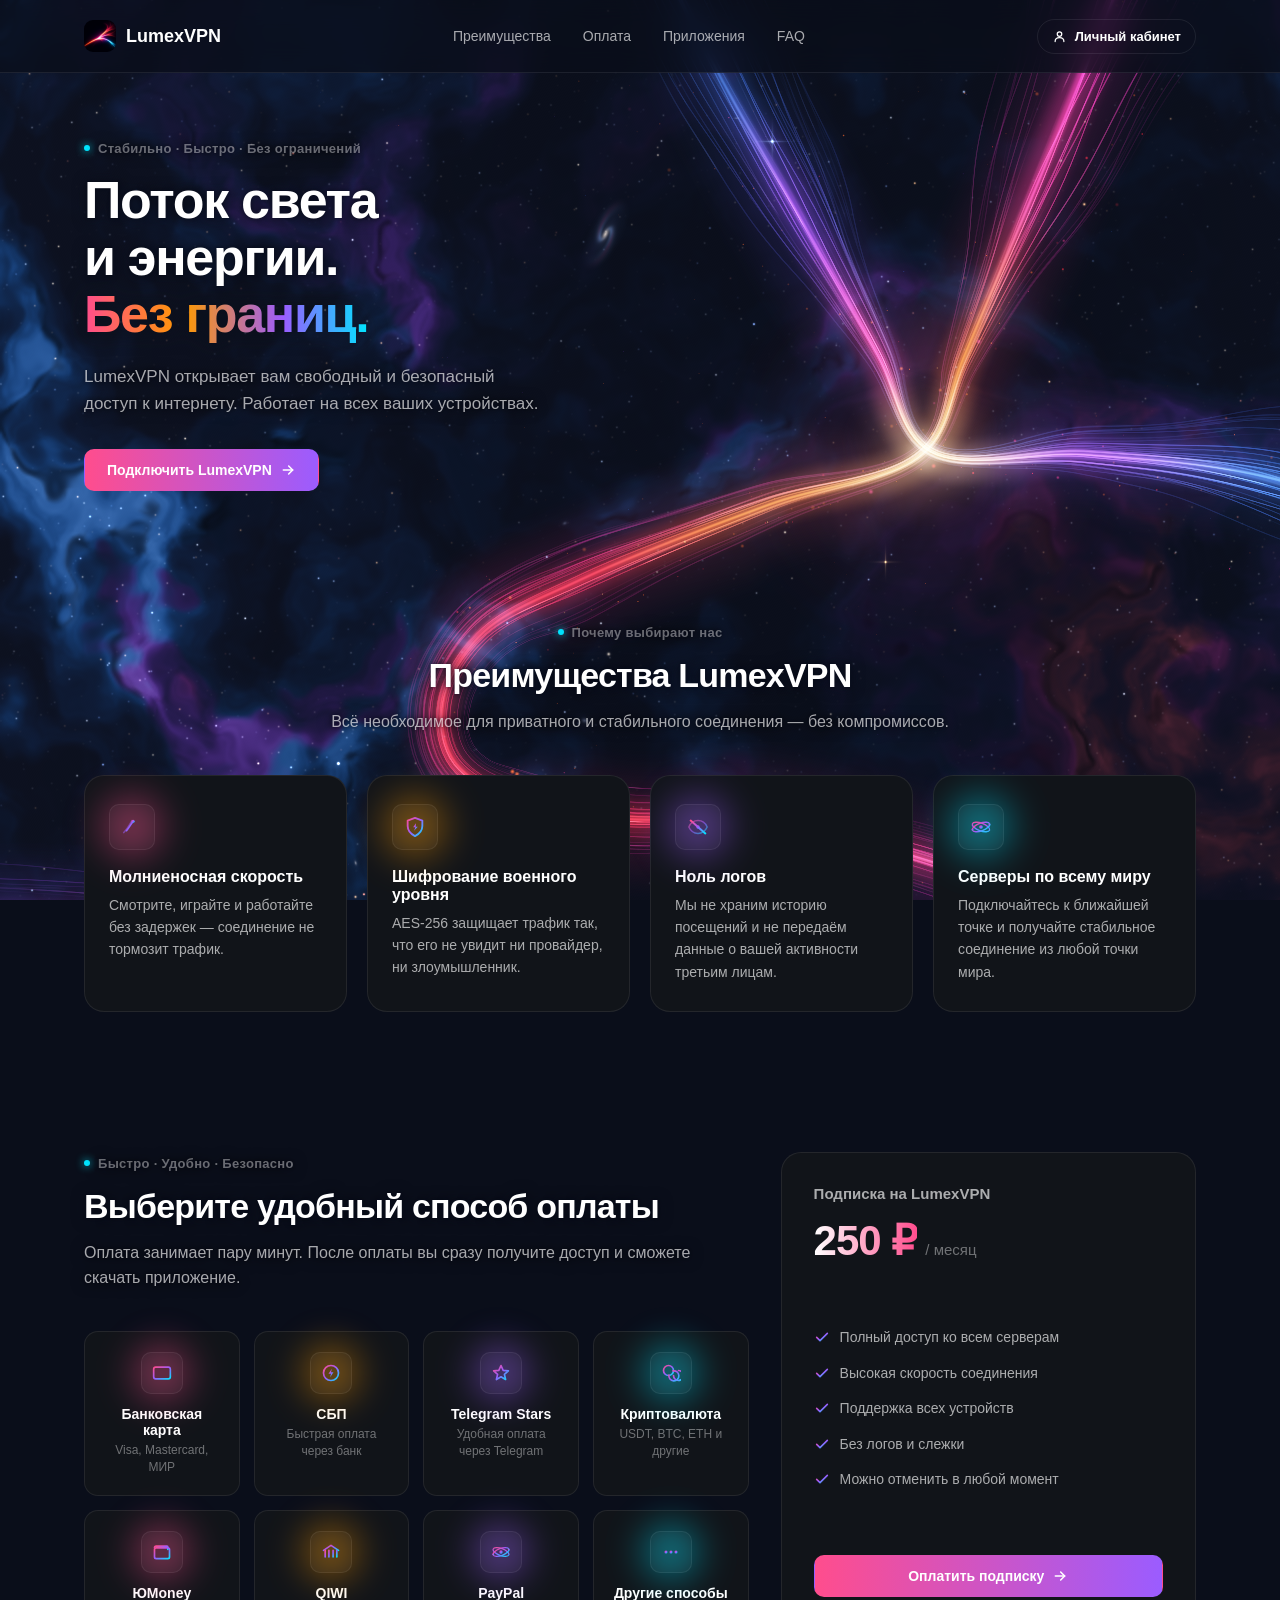
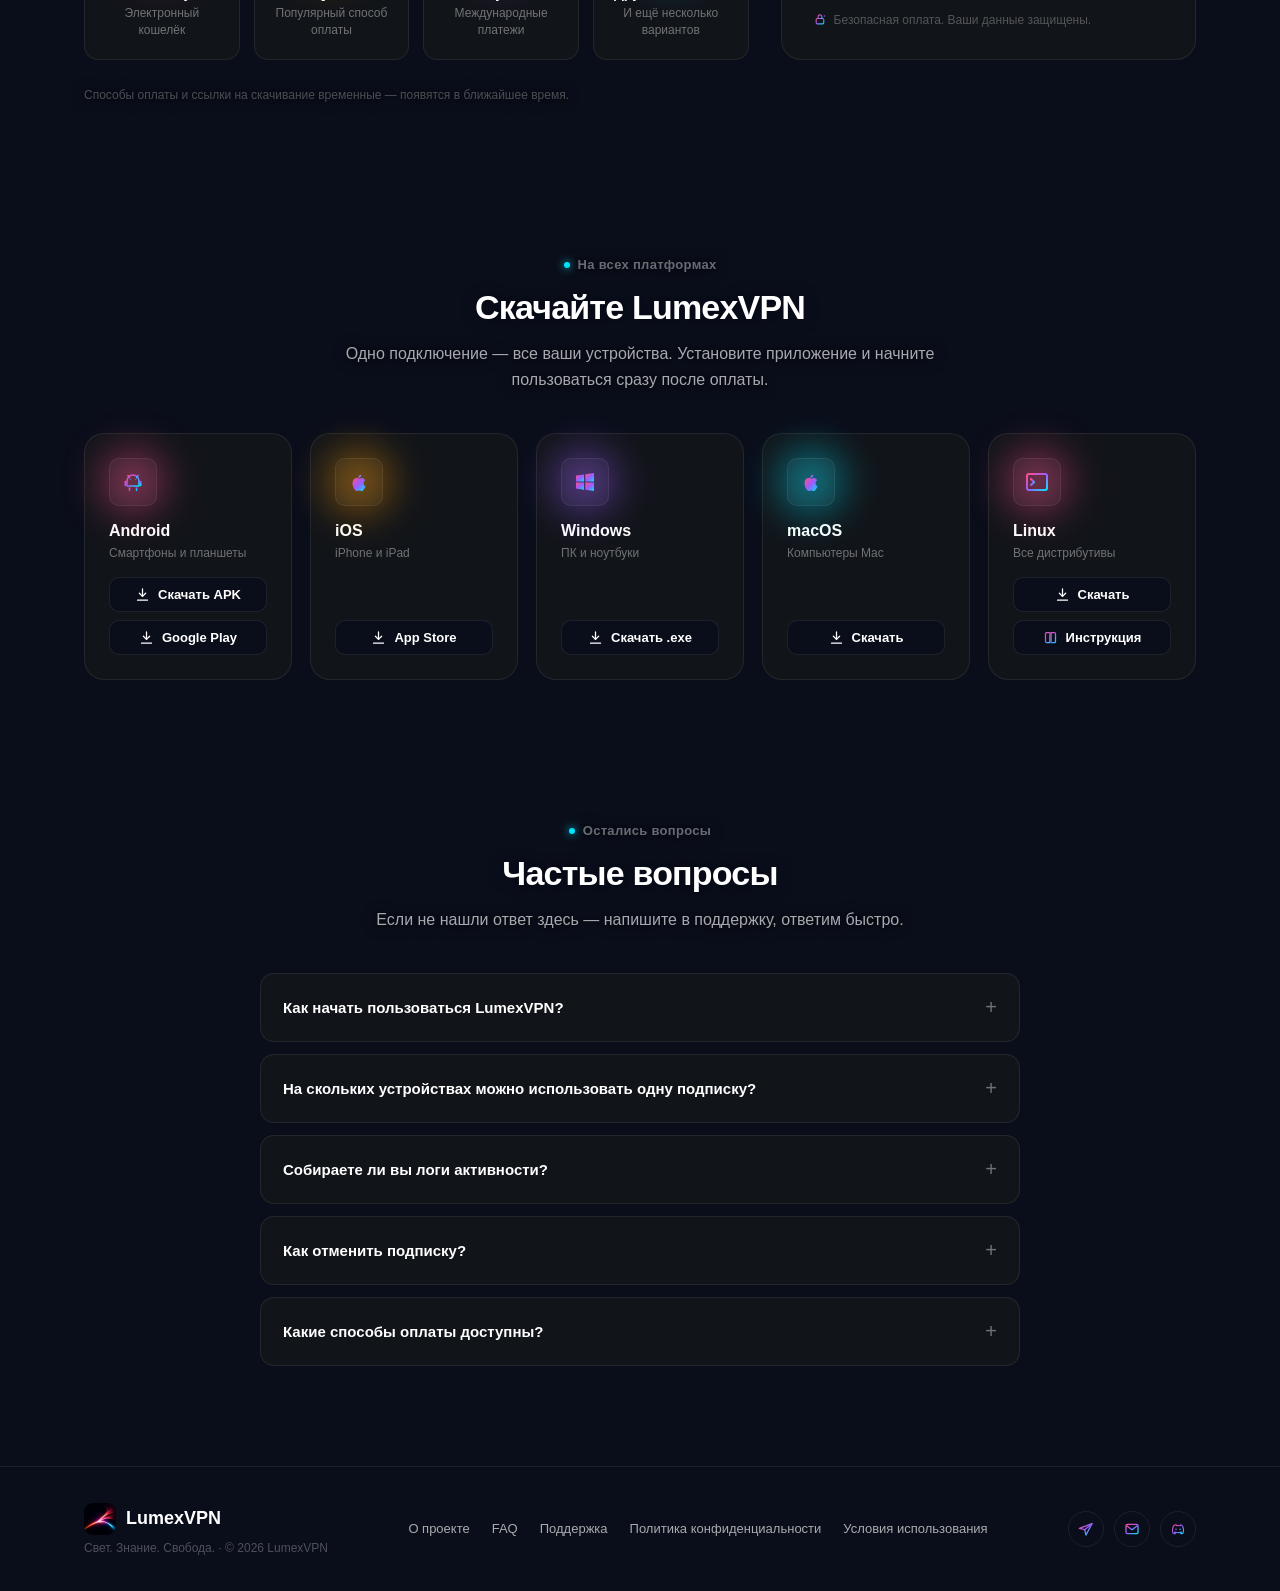
==== commit 552d023e: "Style the scrollbar as a thin stream of light A slim pill on a dark track, filled with the brand gra" ====
--- a/index.html
+++ b/index.html
@@ -34,6 +34,23 @@
   }
   * { box-sizing: border-box; }
   html { scroll-behavior: smooth; }
+  /* Scrollbar: a thin stream of light on a dark track. Chrome, Edge and Safari get the gradient;
+     Firefox only supports flat colours, so it gets a slim violet bar. */
+  ::-webkit-scrollbar { width: 12px; height: 12px; }
+  ::-webkit-scrollbar-track { background: #070A13; box-shadow: inset 1px 0 0 rgba(255,255,255,0.05); }
+  ::-webkit-scrollbar-thumb {
+    min-height: 56px;
+    border: 3px solid transparent;
+    border-radius: 999px;
+    background: linear-gradient(180deg, var(--cyan) 0%, var(--purple) 35%, var(--pink) 70%, var(--orange) 100%) padding-box;
+    box-shadow: inset 0 0 0 1px rgba(255,255,255,0.12);
+  }
+  ::-webkit-scrollbar-thumb:hover,
+  ::-webkit-scrollbar-thumb:active { border-width: 2px; box-shadow: inset 0 0 6px rgba(255,255,255,0.45); }
+  ::-webkit-scrollbar-corner { background: #070A13; }
+  @supports not selector(::-webkit-scrollbar) {
+    html { scrollbar-width: thin; scrollbar-color: var(--purple) #070A13; }
+  }
   body {
     margin: 0;
     /* Full artwork stretched over the whole page height, scrolling with the
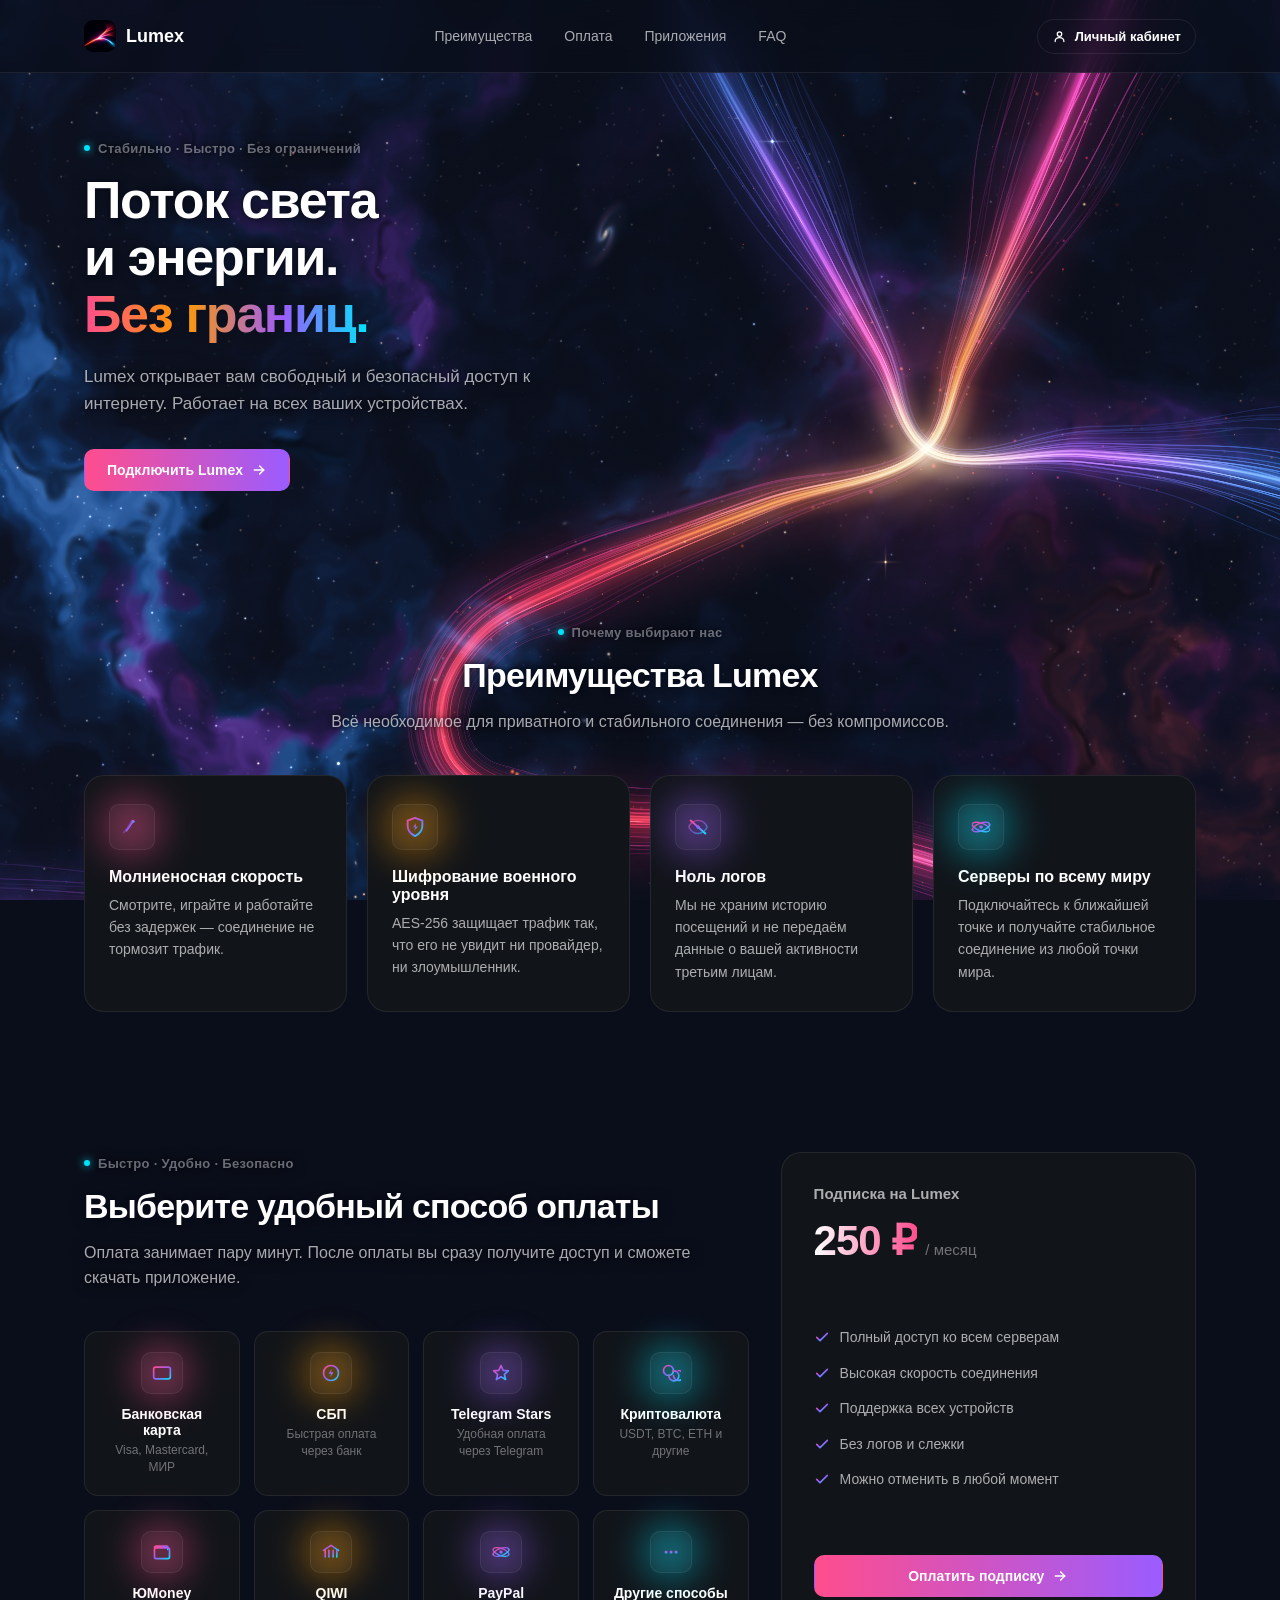
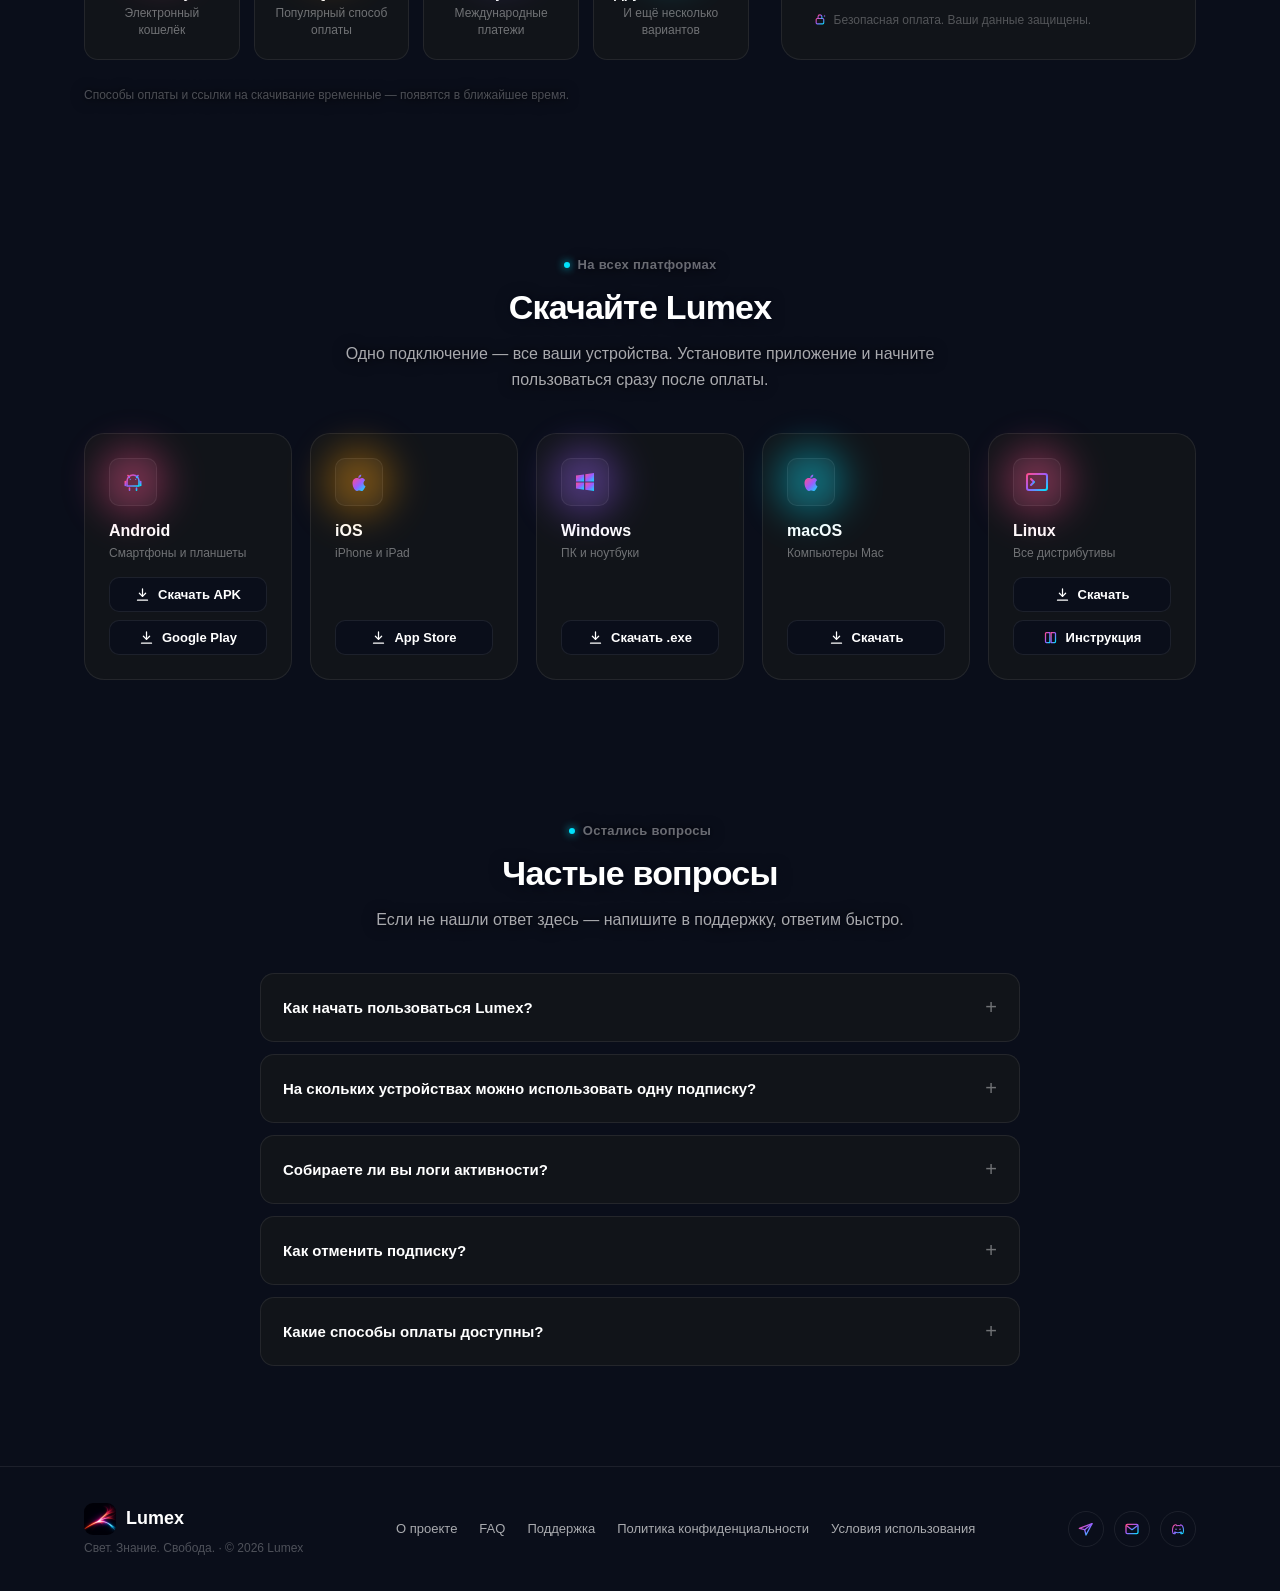
==== commit 5cc58289: "Remove the word VPN from the site Visible text, buttons, page titles, meta/og descriptions and logo " ====
--- a/index.html
+++ b/index.html
@@ -3,10 +3,10 @@
 <head>
 <meta charset="UTF-8" />
 <meta name="viewport" content="width=device-width, initial-scale=1" />
-<title>LumexVPN — быстрый и безопасный VPN</title>
-<meta name="description" content="LumexVPN — быстрый и безопасный VPN-клиент для Android, iOS, Windows, macOS и Linux. Шифрование военного уровня, ноль логов, подписка от 250 ₽/месяц." />
+<title>Lumex — быстрое и безопасное соединение</title>
+<meta name="description" content="Lumex — быстрое и безопасное приложение для Android, iOS, Windows, macOS и Linux. Шифрование военного уровня, ноль логов, подписка от 250 ₽/месяц." />
 <meta name="theme-color" content="#0A0E1A" />
-<meta property="og:title" content="LumexVPN — быстрый и безопасный VPN" />
+<meta property="og:title" content="Lumex — быстрое и безопасное соединение" />
 <meta property="og:description" content="Поток света и энергии. Без границ." />
 <meta property="og:image" content="https://www.lumexvpn.com/assets/icon.png" />
 <meta property="og:type" content="website" />
@@ -671,8 +671,8 @@
 <header>
   <div class="wrap nav">
     <a class="brand" href="./">
-      <img src="assets/icon.png" alt="LumexVPN" />
-      <span>LumexVPN</span>
+      <img src="assets/icon.png" alt="Lumex" />
+      <span>Lumex</span>
     </a>
     <nav class="nav-links">
       <a href="#features">Преимущества</a>
@@ -691,8 +691,8 @@
     <div class="wrap">
       <div class="eyebrow-plain"><span class="dot"></span> Стабильно · Быстро · Без ограничений</div>
       <h1>Поток света<br />и энергии.<br /><span class="grad">Без границ.</span></h1>
-      <p class="lead">LumexVPN открывает вам свободный и безопасный доступ к интернету. Работает на всех ваших устройствах.</p>
-      <a class="btn btn-primary" href="#apps">Подключить LumexVPN <svg width="16" height="16"><use href="#i-arrow"/></svg></a>
+      <p class="lead">Lumex открывает вам свободный и безопасный доступ к интернету. Работает на всех ваших устройствах.</p>
+      <a class="btn btn-primary" href="#apps">Подключить Lumex <svg width="16" height="16"><use href="#i-arrow"/></svg></a>
     </div>
   </section>
 
@@ -701,7 +701,7 @@
     <div class="wrap">
       <div class="section-head centered">
         <div class="eyebrow-plain"><span class="dot"></span> Почему выбирают нас</div>
-        <h2>Преимущества LumexVPN</h2>
+        <h2>Преимущества Lumex</h2>
         <p>Всё необходимое для приватного и стабильного соединения — без компромиссов.</p>
       </div>
       <div class="features-grid">
@@ -784,7 +784,7 @@
         </div>
 
         <div class="pricing-card">
-          <h3>Подписка на LumexVPN</h3>
+          <h3>Подписка на Lumex</h3>
           <div class="price-row">
             <span class="price-value">250 ₽</span>
             <span class="price-period">/ месяц</span>
@@ -809,7 +809,7 @@
     <div class="wrap">
       <div class="section-head centered">
         <div class="eyebrow-plain"><span class="dot"></span> На всех платформах</div>
-        <h2>Скачайте LumexVPN</h2>
+        <h2>Скачайте Lumex</h2>
         <p>Одно подключение — все ваши устройства. Установите приложение и начните пользоваться сразу после оплаты.</p>
       </div>
       <div class="apps-grid">
@@ -885,12 +885,12 @@
       </div>
       <div class="faq-list">
         <details class="faq-item">
-          <summary>Как начать пользоваться LumexVPN?</summary>
+          <summary>Как начать пользоваться Lumex?</summary>
           <p>Выберите способ оплаты, оформите подписку и скачайте приложение для своего устройства — доступ откроется сразу после оплаты.</p>
         </details>
         <details class="faq-item">
           <summary>На скольких устройствах можно использовать одну подписку?</summary>
-          <p>Одна подписка LumexVPN работает на всех ваших устройствах — телефоне, компьютере и планшете — одновременно.</p>
+          <p>Одна подписка Lumex работает на всех ваших устройствах — телефоне, компьютере и планшете — одновременно.</p>
         </details>
         <details class="faq-item">
           <summary>Собираете ли вы логи активности?</summary>
@@ -914,10 +914,10 @@
   <div class="wrap footer-row">
     <div class="footer-brand">
       <a class="brand" href="./">
-        <img src="assets/icon.png" alt="LumexVPN" />
-        <span>LumexVPN</span>
+        <img src="assets/icon.png" alt="Lumex" />
+        <span>Lumex</span>
       </a>
-      <span class="tagline">Свет. Знание. Свобода. · © 2026 LumexVPN</span>
+      <span class="tagline">Свет. Знание. Свобода. · © 2026 Lumex</span>
     </div>
     <nav class="footer-links">
       <a href="about/">О проекте</a>
